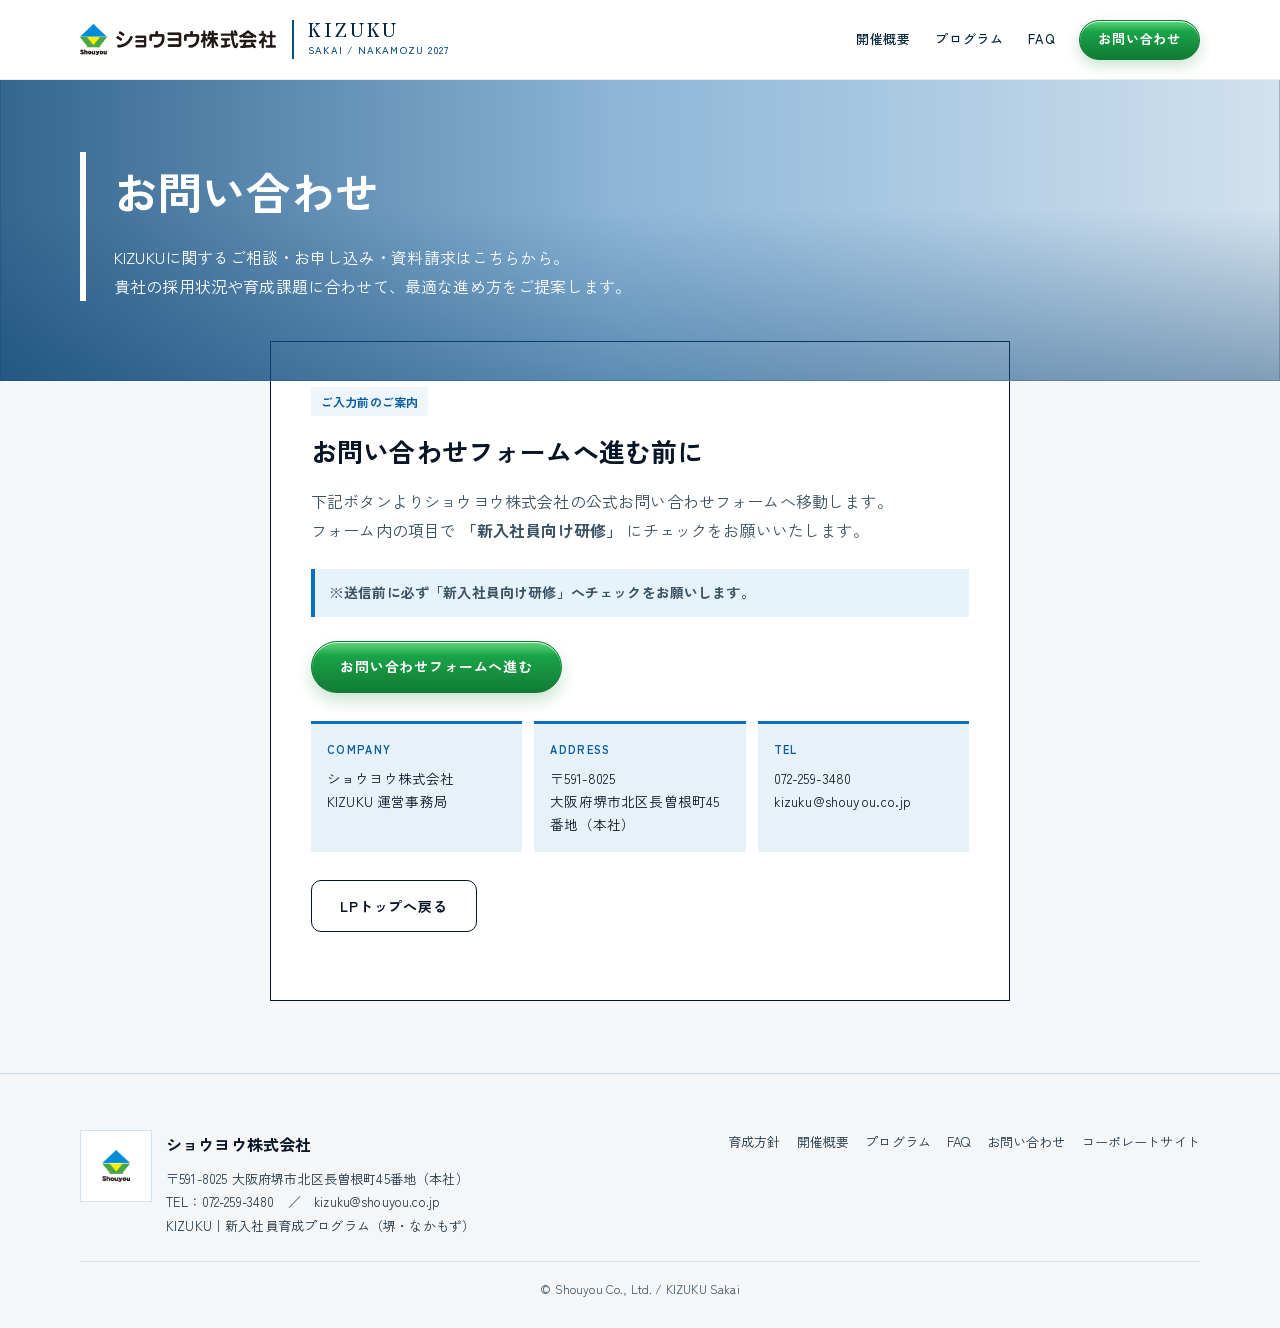
==== contact.html @ 3a76c276 "q-kikuzw" ====
<!DOCTYPE html>
<html lang="ja">
<head>
  <meta charset="UTF-8">
  <meta name="viewport" content="width=device-width, initial-scale=1.0">
  <title>お問い合わせ｜KIZUKU（ショウヨウ 新入社員育成）</title>
  <meta name="description" content="KIZUKUのお問い合わせページです。フォーム送信時は『新入社員向け研修』にチェックをお願いします。">
  <link rel="preconnect" href="https://fonts.googleapis.com">
  <link rel="preconnect" href="https://fonts.gstatic.com" crossorigin>
  <link href="https://fonts.googleapis.com/css2?family=IBM+Plex+Sans+JP:wght@400;500;600;700&family=Zen+Kaku+Gothic+New:wght@500;700&family=Zen+Old+Mincho:wght@500;600;700;900&display=swap" rel="stylesheet">
  <link rel="stylesheet" href="css/style.css">
</head>
<body>
  <header class="header" id="header">
    <div class="wrap header__in">
      <a class="logo" href="index.html">
        <img src="assets/logo/shouyou-logo.png" width="138" height="44" alt="ショウヨウ株式会社">
        <span class="logo__k">
          <b>KIZUKU</b>
          <span>SAKAI / NAKAMOZU 2027</span>
        </span>
      </a>
      <nav class="nav" aria-label="メインメニュー">
        <a href="index.html#overview">開催概要</a>
        <a href="index.html#program">プログラム</a>
        <a href="index.html#faq">FAQ</a>
        <a class="nav__cta" href="contact.html">お問い合わせ</a>
      </nav>
      <button class="menu-btn" type="button" aria-label="メニューを開く" aria-expanded="false" aria-controls="spnav">
        <span></span><span></span><span></span>
      </button>
    </div>
    <nav class="spnav" id="spnav" aria-label="スマートフォン用メニュー">
      <div class="spnav__in">
        <ul class="spnav__list">
          <li><a href="index.html#why"><span>育成方針</span></a></li>
          <li><a href="index.html#overview"><span>開催概要</span></a></li>
          <li><a href="index.html#benefits"><span>得られること</span></a></li>
          <li><a href="index.html#program"><span>プログラム</span></a></li>
          <li><a href="index.html#instructor"><span>講師</span></a></li>
          <li><a href="index.html#voices"><span>実績</span></a></li>
          <li><a href="index.html#gallery"><span>様子</span></a></li>
          <li><a href="index.html#faq"><span>FAQ</span></a></li>
        </ul>
        <div class="spnav__foot">
          <a class="btn btn--cyan" href="contact.html">お問い合わせ</a>
          <a class="spnav__corp" href="https://www.shouyou.co.jp/" target="_blank" rel="noopener">コーポレートサイト</a>
        </div>
      </div>
    </nav>
  </header>

  <main>
    <section class="contact-hero">
      <div class="contact-hero__bg" aria-hidden="true">
        <img src="assets/img/osaka.jpg" alt="" width="1920" height="1041">
        <div class="hero__veil"></div>
      </div>
      <div class="wrap fade">
        <h1>お問い合わせ</h1>
        <p>
          KIZUKUに関するご相談・<span class="sp-nw">お申し込み・</span><span class="sp-nw">資料請求はこちらから。</span><br>
          貴社の採用状況や育成課題に<span class="sp-nw">合わせて、</span><span class="sp-nw">最適な進め方を</span><span class="sp-nw">ご提案します。</span>
        </p>
      </div>
    </section>

    <section class="panel fade">
      <span class="panel__note">ご入力前のご案内</span>
      <h2><span class="sp-ib">お問い合わせフォームへ</span><span class="sp-ib">進む前に</span></h2>
      <p>
        下記ボタンより<span class="sp-nw">ショウヨウ株式会社の</span><span class="sp-nw">公式お問い合わせフォームへ</span><span class="sp-nw">移動します。</span><br>
        フォーム内の項目で <strong class="sp-nw">「新入社員向け研修」</strong> <span class="sp-nw">にチェックを</span><span class="sp-nw">お願いいたします。</span>
      </p>
      <p class="panel__warn">
        ※送信前に必ず<span class="sp-nw">「新入社員向け研修」へ</span><span class="sp-nw">チェックをお願いします。</span>
      </p>
      <a class="btn btn--cyan btn--wide"
         href="https://www.shouyou.co.jp/contact/"
         target="_blank"
         rel="noopener">お問い合わせフォームへ進む</a>

      <dl class="info">
        <div>
          <dt>COMPANY</dt>
          <dd>ショウヨウ株式会社<br>KIZUKU 運営事務局</dd>
        </div>
        <div>
          <dt>ADDRESS</dt>
          <dd>〒591-8025<br>大阪府堺市北区長曽根町45番地（本社）</dd>
        </div>
        <div>
          <dt>TEL</dt>
          <dd>072-259-3480<br>kizuku@shouyou.co.jp</dd>
        </div>
      </dl>

      <p style="margin-top:28px">
        <a class="btn btn--line-dark" href="index.html">LPトップへ戻る</a>
      </p>
    </section>
  </main>

  <footer class="footer">
    <div class="wrap">
      <div class="footer__in">
        <div class="footer__brand">
          <img src="assets/logo/shouyou-mark.png" width="72" height="72" alt="ショウヨウ">
          <div>
            <strong>ショウヨウ株式会社</strong>
            <p>
              <span class="sp-ib">〒591-8025</span> <span class="sp-ib">大阪府堺市北区長曽根町45番地</span><span class="sp-ib">（本社）</span><br>
              <span class="sp-ib">TEL：072-259-3480</span>　／　<span class="sp-ib">kizuku@shouyou.co.jp</span><br>
              <span class="sp-ib">KIZUKU｜新入社員育成プログラム</span><span class="sp-ib">（堺・なかもず）</span>
            </p>
          </div>
        </div>
        <nav class="footer__nav" aria-label="フッター">
          <a href="index.html#why">育成方針</a>
          <a href="index.html#overview">開催概要</a>
          <a href="index.html#program">プログラム</a>
          <a href="index.html#faq">FAQ</a>
          <a href="contact.html">お問い合わせ</a>
          <a href="https://www.shouyou.co.jp/" target="_blank" rel="noopener">コーポレートサイト</a>
        </nav>
      </div>
      <p class="footer__copy">© Shouyou Co., Ltd. / KIZUKU Sakai</p>
    </div>
  </footer>
  <script src="js/main.js"></script>
</body>
</html>
---- css/style.css ----
/* =========================================================
   KIZUKU — original editorial system
   Distinct from Shouyou/Enten; human-crafted, not template
   ========================================================= */
:root {
  --cyan: #0c6fbe;
  --cyan-ink: #0a5ea3;
  --cyan-soft: #eef5fb;
  --green: #1eae4c;
  --green-ink: #128a38;
  --green-soft: #e5f8eb;
  --yellow: #d7ecf8;
  --yellow-soft: #f3f9fd;
  --ink: #071526;
  --body: #1e3344;
  --muted: #3a5162;
  --line: #d4e3ee;
  --paper: #f4f8fb;
  --smoke: #e7f1f8;
  --white: #fff;
  --char: #0096d6;
  --mist: #f7fbfe;
  --gloss: linear-gradient(180deg, rgba(255,255,255,.28) 0%, rgba(255,255,255,0) 12%);
  --gloss-band: linear-gradient(180deg, rgba(255,255,255,.16) 0%, rgba(255,255,255,0) 14%);
  --arc: repeating-radial-gradient(circle at center, transparent 0 18px, rgba(12,111,190,.42) 18px 19.5px);
  --panel: linear-gradient(180deg, #1578c4 0%, #0c64ae 100%);
  --font: "Zen Kaku Gothic New", "Hiragino Sans", "Noto Sans JP", Meiryo, sans-serif;
  --display: "Zen Kaku Gothic New", "Hiragino Sans", "Noto Sans JP", Meiryo, sans-serif;
  --mincho: "Zen Old Mincho", "Hiragino Mincho ProN", "Yu Mincho", serif;
  --nav-font: "Zen Kaku Gothic New", "Hiragino Sans", "Noto Sans JP", Meiryo, sans-serif;
  --max: 1120px;
  --header: 80px;
  --ease: cubic-bezier(.2,.7,.2,1);
}

*,*::before,*::after{box-sizing:border-box}
html{scroll-behavior:smooth;scroll-padding-top:calc(var(--header) + 20px)}
body{
  margin:0;
  color:var(--body);
  background:var(--paper);
  font-family:var(--font);
  font-size:16px;
  line-height:1.8;
  letter-spacing:.01em;
  -webkit-font-smoothing:antialiased;
}
img{max-width:100%;height:auto;display:block}
a{color:inherit;text-decoration:none}
.wrap{width:min(100% - 72px,var(--max));margin-inline:auto}

/* Header — white bar, curved arcs only in the open center */
.header{
  position:fixed;inset:0 0 auto;z-index:50;height:var(--header);
  background:#fff;
  border-bottom:1px solid #e6ebf0;
  box-shadow:none;
  overflow:hidden;
}
.header.is-on{
  border-bottom-color:#e6ebf0;
  box-shadow:0 8px 20px rgba(16,40,70,.06);
}
.header__in{
  position:relative;z-index:1;
  height:100%;display:flex;align-items:center;justify-content:space-between;gap:20px;
}
.logo{display:flex;align-items:center;gap:16px;min-width:0}
.logo img{width:196px;height:auto;background:transparent;padding:0}
.logo__k{
  display:flex;flex-direction:column;gap:2px;
  padding-left:14px;border-left:2px solid #0b4f78;
}
.logo__k b{
  font-family:var(--mincho);font-size:18px;letter-spacing:.16em;color:#07263c;line-height:1.1;font-weight:600;
}
.logo__k span{font-size:10px;letter-spacing:.12em;color:#0b4f78;font-weight:500}
.nav{display:flex;align-items:center;gap:0}
.nav a{
  position:relative;
  font-family:var(--nav-font);
  font-size:13px;font-weight:500;
  color:#07263c;letter-spacing:.06em;
  padding:8px 12px;line-height:1.3;
  animation:nav-in .45s var(--ease) both;
}
.nav a:nth-child(1){animation-delay:.04s}
.nav a:nth-child(2){animation-delay:.08s}
.nav a:nth-child(3){animation-delay:.12s}
.nav a:nth-child(4){animation-delay:.16s}
.nav a:nth-child(5){animation-delay:.20s}
.nav a:nth-child(6){animation-delay:.24s}
.nav a:nth-child(7){animation-delay:.28s}
.nav a:nth-child(8){animation-delay:.32s}
.nav a:nth-child(9){animation-delay:.36s}
.nav a:not(.nav__cta)::after{
  content:"";
  position:absolute;left:12px;right:12px;bottom:2px;height:2px;
  background:#0b4f78;
  transform:scaleX(0);
  transform-origin:left center;
  transition:transform .22s var(--ease);
}
.nav a:not(.nav__cta):hover::after,
.nav a:not(.nav__cta):focus-visible::after{transform:scaleX(1)}
.nav a.nav__cta{
  display:inline-flex;align-items:center;justify-content:center;
  min-height:40px;margin-left:12px;padding:0 18px;
  color:#fff!important;
  font-weight:600;font-size:13px;letter-spacing:.06em;
  border:1px solid #0e7a34;
  border-radius:999px;
  background-image:
    linear-gradient(105deg, transparent 40%, rgba(255,255,255,.62) 50%, transparent 60%),
    linear-gradient(180deg, #5ed97a 0%, #1aa348 28%, #127a36 100%);
  background-size:220% 100%, 100% 100%;
  background-position:130% 0, 0 0;
  box-shadow:inset 0 1px 0 rgba(255,255,255,.8), 0 6px 14px rgba(16,130,50,.22);
  animation:nav-in .45s var(--ease) .36s both, gloss-pass 3.2s ease-in-out .6s infinite;
  transition:transform .2s var(--ease), filter .2s var(--ease);
}
.nav a.nav__cta:hover{transform:translateY(-2px);filter:saturate(1.08) brightness(1.03)}
@keyframes nav-in{
  from{opacity:0;translate:0 -10px}
  to{opacity:1;translate:0 0}
}
@keyframes gloss-pass{
  0%,42%{background-position:130% 0, 0 0}
  78%,100%{background-position:-30% 0, 0 0}
}

/* Buttons — sharp, intentional (not pill clones) */
.btn{
  display:inline-flex;align-items:center;justify-content:center;gap:10px;
  min-height:52px;padding:0 28px;
  font-weight:700;font-size:14px;letter-spacing:.06em;
  border:1px solid transparent;border-radius:10px;
  transition:transform .2s var(--ease),background .2s,color .2s,border-color .2s;
}
.btn:hover{transform:translateY(-2px)}
.btn--ink{background:var(--ink);color:var(--white)}
.btn--ink:hover{background:#000}
.btn--green{background:var(--green);color:var(--white);border-color:var(--green-ink)}
.btn--green:hover{background:var(--green-ink)}
.btn--cyan{
  position:relative;overflow:hidden;
  color:#fff;border-color:#0e7a34;border-radius:999px;
  background-image:
    linear-gradient(105deg, transparent 40%, rgba(255,255,255,.62) 50%, transparent 60%),
    linear-gradient(180deg, #5ed97a 0%, #1aa348 28%, #127a36 100%);
  background-size:220% 100%, 100% 100%;
  background-position:130% 0, 0 0;
  box-shadow:inset 0 1px 0 rgba(255,255,255,.85), 0 8px 16px rgba(16,130,50,.22);
  animation:gloss-pass 3.2s ease-in-out infinite;
}
.btn--cyan:hover{filter:saturate(1.08) brightness(1.04)}
.btn--line{background:transparent;color:var(--white);border-color:rgba(255,255,255,.85)}
.btn--line:hover{background:rgba(255,255,255,.1)}
.btn--line-dark{background:transparent;color:var(--ink);border-color:var(--ink)}
.btn--line-dark:hover{background:var(--smoke)}
.btn--ink-ghost{
  background:transparent;color:var(--ink);border-color:var(--ink);
}
.btn--ink-ghost:hover{background:var(--ink);color:var(--white)}
.btn--gold{
  position:relative;overflow:hidden;
  color:#2a1c06;border-color:#e6d08a;border-radius:999px;
  background-image:
    linear-gradient(105deg, transparent 40%, rgba(255,255,255,.8) 50%, transparent 60%),
    linear-gradient(180deg, #fff8dc 0%, #f3d56a 24%, #c6a03a 50%, #f8e7a6 68%, #9a7420 100%);
  background-size:220% 100%, 100% 100%;
  background-position:130% 0, 0 0;
  box-shadow:inset 0 1px 0 rgba(255,255,255,.9), 0 10px 24px rgba(0,0,0,.35);
  animation:gloss-pass 3.6s ease-in-out infinite;
}
.btn--gold:hover{filter:brightness(1.05)}
.btn--gold-ghost{
  background:transparent;color:#f6e7b2;border-color:rgba(232,208,130,.75);
}
.btn--gold-ghost:hover{background:rgba(232,208,130,.12);color:#fff8dc}
.btn--wide{min-width:240px}

/* ========== HERO — black type panel + photo slider ========== */
.hero{
  position:relative;
  height:100vh;height:100dvh;
  min-height:100vh;min-height:100dvh;
  display:grid;
  grid-template-columns:minmax(460px, 50%) 1fr;
  background:#070707;
  color:#f6f3ec;
  overflow:hidden;
}
.hero__pane{
  position:relative;z-index:2;
  display:flex;flex-direction:column;justify-content:space-between;
  height:100%;
  padding:calc(var(--header) + 20px) 16px 32px calc(52px + 2cm);
  background:
    radial-gradient(80% 50% at 0% 100%, rgba(212,175,55,.12), transparent 60%),
    #070707;
}
.hero__pane::before{
  content:"";
  position:absolute;left:0;top:0;bottom:0;width:3px;
  background:linear-gradient(180deg, #fff6d0, #c6a03a 45%, #7a5c16);
}
.hero__mark{
  margin:0;
  font-size:13px;font-weight:700;letter-spacing:.18em;color:#e7d7a1;
}
.hero__program{
  margin:10px 0 2px;
  font-family:var(--mincho);
  font-size:clamp(26px,2.8vw,40px);
  font-weight:700;letter-spacing:.12em;color:#e7d7a1;
}
.hero__brand{
  margin:0;
  font-family:"Cinzel", var(--mincho), serif;
  font-size:clamp(22px, 2vw, 30px);
  font-weight:700;letter-spacing:0;color:#f4e7bf;
}
.hero__brand span{letter-spacing:.36em}
.hero__catch{margin:0}
.hero__gold{
  display:block;
  font-family:var(--mincho);
  font-weight:900;
  font-size:clamp(48px, 5vw, 72px);
  line-height:1.2;letter-spacing:.05em;
  background-image:
    linear-gradient(108deg, transparent 38%, rgba(255,255,255,.95) 49%, transparent 60%),
    linear-gradient(180deg, #fff9e6 0%, #f6e08a 14%, #d4af37 32%, #fff6c8 46%, #7a5c16 52%, #f8e7a4 66%, #c2962e 84%, #fff4c9 100%);
  background-size:240% 100%, 100% 100%;
  background-position:140% 0, 0 0;
  -webkit-background-clip:text;
  background-clip:text;
  color:transparent;
  -webkit-text-fill-color:transparent;
  filter:drop-shadow(0 2px 0 rgba(70,48,8,.45));
  animation:gloss-pass 4.6s ease-in-out infinite;
}
.hero__reflect{
  display:block;
  font-size:clamp(48px, 5vw, 72px);
  line-height:1;
  height:.42em;
  margin-top:-.02em;
  overflow:hidden;
  -webkit-mask-image:linear-gradient(#000 0%, transparent 100%);
  mask-image:linear-gradient(#000 0%, transparent 100%);
  pointer-events:none;user-select:none;
}
.hero__gold--mirror{
  display:block;
  line-height:1;
  transform:scaleY(-1);
  transform-origin:center center;
  opacity:.7;
  animation:none;
  filter:none;
}
.hero__sub{
  margin:0;
  font-family:var(--mincho);
  font-size:clamp(22px, 2vw, 32px);
  font-weight:600;letter-spacing:.14em;color:#fff;
}
.hero__lead{
  margin:0;
  font-size:clamp(17px, 1.35vw, 19px);line-height:2.05;color:rgba(255,255,255,.88);
}
.hero__facts{
  margin:0;padding:20px 0 4px;
  display:grid;gap:12px;
  border-top:1px solid rgba(212,175,55,.45);
}
.hero__facts > div{
  display:grid;grid-template-columns:4.8em 1fr;gap:12px;align-items:baseline;
  font-size:16px;line-height:1.6;
}
.hero__facts dt{
  margin:0;font-weight:700;letter-spacing:.14em;color:#e7d7a1;font-size:12px;
}
.hero__facts dd{margin:0;color:#fff;font-weight:500}
.nowrap{white-space:nowrap}
.hero__acts{display:flex;flex-wrap:wrap;gap:12px}
.hero .btn{min-height:58px;font-size:15px}
.hero__shot{
  position:relative;
  height:100%;
  min-height:0;
  background:#111;
  overflow:hidden;
}
.hero__slides{position:absolute;inset:0}
.hero__slides img{
  position:absolute;inset:0;
  width:100%;height:100%;
  object-fit:cover;object-position:center 62%;
  opacity:0;
  transition:opacity 1.15s ease;
}
.hero__slides img.is-on{opacity:1}
.hero__slides img:nth-child(2){object-position:center 72%}
.hero__shot-veil{
  position:absolute;inset:0;pointer-events:none;
  background:linear-gradient(90deg, rgba(7,7,7,.55) 0%, rgba(7,7,7,0) 18%);
}
.hero__tategaki{
  position:absolute;right:22px;top:50%;z-index:2;
  margin:0;transform:translateY(-50%);
  writing-mode:vertical-rl;
  font-family:var(--mincho);
  font-size:15px;font-weight:600;letter-spacing:.42em;
  color:rgba(255,248,220,.92);
  text-shadow:0 2px 12px rgba(0,0,0,.45);
}
.hero__dots{
  position:absolute;left:24px;bottom:22px;z-index:2;
  display:flex;gap:8px;
}
.hero__dot{
  width:28px;height:3px;padding:0;border:0;cursor:pointer;
  background:rgba(255,255,255,.45);
}
.hero__dot.is-on{background:#e7d7a1}
.hero__veil{
  position:absolute;inset:0;
  background:
    linear-gradient(90deg, rgba(10,70,120,.82) 0%, rgba(14,100,170,.45) 48%, rgba(14,100,170,.15) 100%),
    linear-gradient(0deg, rgba(8,50,90,.4) 0%, transparent 45%);
}

/* Section chrome */
.sec{padding:104px 0;position:relative;overflow:hidden;background:#fff}
.sec--smoke{background:#f5f7f9}
.sec--char{
  background:var(--gloss-band), var(--panel);
  color:#fff;
}
.sec--white{background:var(--white)}
.kicker{
  display:inline-block;margin:0 0 12px;
  font-size:12px;font-weight:700;letter-spacing:.14em;color:var(--cyan-ink);
}
.sec--char .kicker{color:#fff}
.ttl{
  margin:0 0 14px;
  font-size:clamp(32px,3.6vw,46px);
  font-weight:700;line-height:1.4;letter-spacing:.03em;color:var(--ink);
}
.ttl--display{font-family:var(--display);font-weight:700;letter-spacing:.01em}
#why .head .ttl{font-size:clamp(28px, 3vw, 36px)}
#instructor .head{max-width:720px}
#instructor .head .ttl{font-size:clamp(26px, 2.8vw, 36px)}
#voices .head{max-width:none}
#voices .head .ttl,
#voices .head .desc{white-space:nowrap;max-width:none}
#gallery .head{max-width:none}
#gallery .head .ttl,
#gallery .head .desc{white-space:nowrap;max-width:none}
.sec--char .ttl{color:var(--white)}
.desc{margin:0;color:var(--muted);font-size:15px;line-height:1.95;max-width:38em}
.sec--char .desc{color:#fff}
.head{margin-bottom:40px;max-width:640px}
.head--c{margin-inline:auto;text-align:center}
.head--c .desc{margin-inline:auto}
.rule{
  width:56px;height:3px;margin:18px 0 0;border:0;
  background:linear-gradient(90deg, #7ad8ff, #00aaea);
}
.head--c .rule{margin-inline:auto}
.traits{
  display:flex;flex-wrap:wrap;gap:10px 22px;
  margin:28px 0 0;padding:0;list-style:none;
}
.traits li{
  position:relative;
  font-family:var(--display);
  font-size:15px;font-weight:600;letter-spacing:.08em;color:var(--ink);
  padding-bottom:6px;
  border-bottom:2px solid var(--cyan);
}

/* ========== WHY — asymmetric editorial ========== */
.why{
  display:grid;
  grid-template-columns:1.1fr .9fr;
  gap:56px;
  align-items:start;
}
.why__text h3{
  margin:0 0 18px;
  font-family:var(--display);
  font-size:28px;line-height:1.55;color:var(--ink);
}
.why__text p{margin:0 0 16px}
.rail{
  margin:28px 0 0;padding:0;list-style:none;
  border-left:2px solid var(--line);
}
.rail li{
  position:relative;
  padding:0 0 22px 22px;
}
.rail li:last-child{padding-bottom:0}
.rail li::before{
  content:"";
  position:absolute;left:-5px;top:8px;
  width:8px;height:8px;background:var(--cyan);
}
.rail strong{
  display:block;margin-bottom:4px;color:var(--ink);font-size:15px;
}
.rail span{font-size:13.5px;color:var(--muted);line-height:1.75}

.why__visual{position:relative;padding-top:28px}
.why__visual img{
  width:100%;height:520px;object-fit:cover;object-position:center 58%;
}
.why__caption{
  position:absolute;left:0;bottom:24px;
  max-width:230px;
  padding:16px 18px;
  background:var(--gloss), var(--panel);
  color:#fff;
  font-size:13.5px;font-weight:700;line-height:1.6;
}

/* Issues — typographic, not green strip clone */
.issues{
  margin-top:56px;
  display:grid;
  grid-template-columns:repeat(3,1fr);
  gap:0;
  border-top:1px solid var(--ink);
  border-bottom:1px solid var(--ink);
}
.issues article{
  padding:0 0 28px;
  border-right:1px solid var(--line);
}
.issues article:last-child{border-right:0}
.issues__illust{
  display:block;
  margin:0 0 16px;
  aspect-ratio:4/3;
  overflow:hidden;
  background:#fff;
}
.issues__illust img{
  width:100%;height:100%;
  object-fit:contain;object-position:center;
  background:#fff;
}
.issues em{
  display:block;margin:0 24px 10px;
  font-style:normal;font-size:12px;font-weight:700;letter-spacing:.12em;color:var(--cyan-ink);
}
.issues h4{margin:0 24px 8px;font-size:16px;color:var(--ink)}
.issues p{margin:0 24px;font-size:13.5px;color:var(--muted);line-height:1.75}

/* Visual before/after banner — image-led, no stick bars */
.vbanner{margin-top:56px}
.vbanner__head{margin:0 0 18px}
.vbanner__head h3{
  margin:0;
  font-family:var(--display);font-size:22px;line-height:1.45;color:var(--ink);
}
.vbanner__defs{position:absolute;width:0;height:0;overflow:hidden}
.vbanner__split{
  position:relative;
  display:grid;
  grid-template-columns:1fr 1fr;
  gap:12px 20px;
  padding:26px 22px 30px;
  background:
    linear-gradient(180deg, rgba(255,255,255,.62) 0%, rgba(255,255,255,.12) 11%, rgba(255,255,255,0) 26%),
    radial-gradient(55% 40% at 18% 0%, rgba(255,255,255,.4), transparent 62%),
    radial-gradient(40% 50% at 100% 110%, rgba(4,24,48,.4), transparent 55%),
    linear-gradient(155deg, #5eb6ee 0%, #1278c8 38%, #0a4f86 72%, #062844 100%);
  box-shadow:inset 0 1px 0 rgba(255,255,255,.55), inset 0 -18px 28px rgba(7,21,38,.12);
}
.vbanner__pane{position:relative;z-index:1;margin:0;min-height:0}
.vbanner__frame{
  position:relative;
  width:76%;
  height:420px;
}
.vbanner__pane--before .vbanner__frame{margin-left:auto}
.vbanner__pane--after .vbanner__frame{margin-right:auto}
.vbanner__index{position:absolute;top:8px;z-index:2;margin:0;color:rgba(255,255,255,.94);line-height:.82}
.vbanner__pane--before .vbanner__index{left:0;text-align:left}
.vbanner__pane--after .vbanner__index{right:0;text-align:right}
.vbanner__paint,
.vbanner__frame img{
  position:absolute;inset:0;
  width:100%;height:100%;
  -webkit-mask-repeat:no-repeat;
  mask-repeat:no-repeat;
  -webkit-mask-size:100% 100%;
  mask-size:100% 100%;
}
.vbanner__pane--before .vbanner__paint,
.vbanner__pane--before .vbanner__frame img{
  -webkit-mask-image:url(#vb-brush-a);
  mask-image:url(#vb-brush-a);
}
.vbanner__pane--after .vbanner__paint,
.vbanner__pane--after .vbanner__frame img{
  -webkit-mask-image:url(#vb-brush-b);
  mask-image:url(#vb-brush-b);
}
.vbanner__paint{
  background:linear-gradient(180deg, rgba(255,255,255,.98) 0%, rgba(190,224,245,.75) 100%);
  transform:scale(1.008);
}
.vbanner__frame img{object-fit:cover;display:block}
.vbanner__pane--before img{filter:saturate(.72) contrast(.96)}
.vbanner__frame figcaption{
  position:absolute;left:9%;right:8%;bottom:13%;
  z-index:2;margin:0;padding:0;
  display:grid;justify-items:start;gap:8px;
  background:none;
}
.vbanner__frame figcaption span{
  display:inline-block;max-width:100%;
  padding:8px 12px;
  background:
    linear-gradient(180deg, rgba(255,255,255,.28) 0%, rgba(255,255,255,0) 32%),
    linear-gradient(180deg, rgba(12,40,68,.55) 0%, rgba(7,21,38,.82) 100%);
  border-top:1px solid rgba(255,255,255,.4);
  box-shadow:0 8px 16px rgba(7,21,38,.18);
  color:#fff;
  font-family:var(--display);
  font-size:clamp(16px,1.5vw,20px);font-weight:700;line-height:1.45;letter-spacing:.04em;
}
.vbanner__index span{
  display:block;
  font-size:13px;font-weight:600;letter-spacing:.16em;
}
.vbanner__index b{
  display:block;
  font-family:var(--display);
  font-size:76px;font-weight:500;letter-spacing:-.04em;
}
.vbanner--compare .vbanner__frame{width:92%;height:470px}
.vbanner--compare .vbanner__pane--before .vbanner__frame,
.vbanner--compare .vbanner__pane--after .vbanner__frame{margin-left:auto;margin-right:auto}
.vbanner--compare .vbanner__pane--before img{
  filter:grayscale(.38) saturate(.55) contrast(1.1) brightness(.84) sepia(.18) hue-rotate(188deg);
}
.vbanner--compare .vbanner__pane--after img{
  filter:saturate(1.34) contrast(1.1) brightness(1.07) hue-rotate(-8deg);
}
.vbanner--compare .vbanner__index{
  top:16px;left:16px;right:auto;
  transform:none;
  display:flex;
  flex-direction:column;
  align-items:flex-start;
  gap:2px;
  padding:8px 14px 10px;
  line-height:1;
  pointer-events:none;
  border-top:1px solid rgba(255,255,255,.4);
  box-shadow:0 8px 16px rgba(7,21,38,.22);
}
.vbanner--compare .vbanner__pane--before .vbanner__index{
  left:16px;right:auto;text-align:left;
  background:
    linear-gradient(180deg, rgba(255,255,255,.16) 0%, rgba(255,255,255,0) 32%),
    linear-gradient(180deg, rgba(38,52,72,.78) 0%, rgba(16,24,38,.9) 100%);
}
.vbanner--compare .vbanner__pane--after .vbanner__index{
  left:16px;right:auto;text-align:left;
  background:
    linear-gradient(180deg, rgba(255,255,255,.38) 0%, rgba(255,255,255,0) 32%),
    linear-gradient(180deg, rgba(14,140,196,.82) 0%, rgba(8,88,150,.92) 100%);
}
.vbanner--compare .vbanner__index span{
  writing-mode:horizontal-tb;
  text-orientation:mixed;
  letter-spacing:.16em;
  font-size:11px;
  font-weight:700;
  color:rgba(255,255,255,.82);
}
.vbanner--compare .vbanner__index b{
  writing-mode:horizontal-tb;
  text-orientation:mixed;
  font-size:clamp(22px, 2.4vw, 30px);
  font-weight:800;
  letter-spacing:.08em;
  line-height:1.1;
  color:#fff;
  text-shadow:0 1px 0 rgba(255,255,255,.28), 0 2px 8px rgba(7,21,38,.35);
}
.vbanner--compare .vbanner__pane--before .vbanner__frame figcaption span{
  background:
    linear-gradient(180deg, rgba(255,255,255,.12) 0%, rgba(255,255,255,0) 32%),
    linear-gradient(180deg, rgba(36,48,64,.7) 0%, rgba(14,20,30,.88) 100%);
}
.vbanner--compare .vbanner__pane--after .vbanner__frame figcaption span{
  background:
    linear-gradient(180deg, rgba(255,255,255,.36) 0%, rgba(255,255,255,0) 32%),
    linear-gradient(180deg, rgba(12,130,188,.72) 0%, rgba(8,72,128,.88) 100%);
}
.vbanner--compare .vbanner__arrow{
  position:absolute;left:50%;top:50%;z-index:4;
  width:58px;height:58px;margin:0;
  transform:translate(-50%,-50%);
  display:grid;place-items:center;
  border-radius:50%;
  background:linear-gradient(180deg, #fff 0%, #e7f4fd 100%);
  box-shadow:0 10px 22px rgba(7,21,38,.22), inset 0 1px 0 #fff;
  pointer-events:none;
}
.vbanner--compare .vbanner__arrow span{
  width:14px;height:14px;
  border-right:3px solid var(--cyan);
  border-bottom:3px solid var(--cyan);
  transform:rotate(-45deg);
  margin-left:-4px;
}

/* Overview */
.overview-lead{
  display:grid;
  grid-template-columns:minmax(0,.92fr) minmax(280px,1.18fr);
  gap:28px 40px;
  align-items:center;
  margin-bottom:40px;
}
.overview-lead .head{margin-bottom:0;max-width:none}
.overview-film{margin:0}
.overview-film__frame{
  position:relative;overflow:hidden;
  box-shadow:0 18px 40px rgba(7,21,38,.12);
}
.overview-film__still{
  width:100%;height:auto;aspect-ratio:16 / 9;object-fit:cover;object-position:center;
  display:block;
}
.overview-film__video{
  position:absolute;inset:0;width:100%;height:100%;
  object-fit:cover;object-position:center;display:block;
  background:transparent;opacity:0;transition:opacity .35s ease;
}
.overview-film__video.is-on{opacity:1}
.overview-film figcaption{
  margin:12px 0 0;
  font-size:12px;font-weight:700;letter-spacing:.16em;color:var(--cyan-ink);
}
.overview{
  display:grid;grid-template-columns:1.2fr .8fr;gap:28px;align-items:stretch;
}
.sheet{background:var(--white);border:1px solid var(--line)}
.sheet table{width:100%;border-collapse:collapse}
.sheet th,.sheet td{
  padding:16px 20px;text-align:left;vertical-align:top;
  border-bottom:1px solid var(--line);font-size:14.5px;line-height:1.7;
}
.sheet tr:last-child th,.sheet tr:last-child td{border-bottom:0}
.sheet th{
  width:26%;background:var(--smoke);color:var(--ink);font-weight:700;
  border-right:1px solid var(--line);
}
.sheet .note{margin:0;padding:12px 20px 16px;font-size:12.5px;color:var(--muted)}
.side{
  position:relative;overflow:hidden;
  color:var(--ink);padding:36px 30px;
  display:flex;flex-direction:column;justify-content:center;
  background:
    radial-gradient(280px 220px at 100% 0%, rgba(0,181,226,.18), transparent 65%),
    linear-gradient(165deg, var(--cyan-soft), var(--green-soft));
  border:1px solid rgba(0,181,226,.2);
}
.side::after{
  content:"";position:absolute;right:-40px;bottom:-50px;
  width:160px;height:160px;border-radius:50%;
  background:rgba(255,255,255,.35);pointer-events:none;
}
.side h3,.side p,.side ul{position:relative;z-index:1}
.side h3{margin:0 0 12px;font-family:var(--display);font-size:24px;line-height:1.5;color:var(--ink)}
.side p{margin:0 0 16px;font-size:14px;color:var(--body)}
.side ul{margin:0;padding:0;list-style:none;display:grid;gap:10px}
.side li{padding-left:14px;position:relative;font-size:14px;line-height:1.7}
.side li::before{
  content:"";position:absolute;left:0;top:11px;width:6px;height:6px;border-radius:50%;background:var(--green);
}

/* Benefits — magazine rows, not 3 identical cards */
.benefit{
  display:grid;grid-template-columns:160px 1fr 1.1fr;
  gap:28px;align-items:center;
  padding:28px 0;
  border-bottom:1px solid var(--line);
}
.benefit:first-of-type{border-top:1px solid var(--line)}
.benefit__no{
  font-family:var(--display);
  font-size:48px;line-height:1;color:var(--cyan);letter-spacing:.04em;
}
#benefits .head{max-width:none}
#benefits .head .desc{max-width:none;white-space:nowrap}
.benefit__copy h3{margin:0 0 8px;font-size:20px;color:var(--ink)}
.benefit__copy .benefit__lead{
  margin:0 0 10px;font-size:15px;font-weight:700;color:var(--ink);line-height:1.7;
}
.benefit__copy p{margin:0 0 10px;font-size:14px;color:var(--muted);line-height:1.85}
.benefit__copy p:last-child{margin-bottom:0}
.benefit__pic{overflow:hidden;aspect-ratio:16/10;background:var(--smoke)}
.benefit__pic img{width:100%;height:100%;object-fit:cover;object-position:center 38%}

/* Trust — strong dark contrast (key area) */
.trust{
  display:grid;grid-template-columns:1.1fr .9fr;gap:0;
  background:var(--gloss-band), var(--panel);
  color:var(--white);overflow:hidden;
}
.trust__copy{padding:80px 60px;position:relative;overflow:hidden;display:flex;flex-direction:column;justify-content:center}
.trust__copy::after{
  content:"";
  position:absolute;right:-150px;top:-200px;
  width:380px;height:380px;border-radius:50%;
  background:repeating-radial-gradient(circle at center, transparent 0 18px, rgba(255,255,255,.28) 18px 19.5px);
  pointer-events:none;
}
.trust__copy .kicker{color:#fff}
.trust__copy .ttl{color:var(--white)}
.trust__copy .desc{color:#fff;margin-bottom:28px;max-width:none}
.trust__copy .desc strong{
  display:inline-block;
  font-weight:700;
  background:rgba(255,255,255,.22);
  padding:.12em .28em;
  white-space:nowrap;
}
.metrics{
  display:grid;grid-template-columns:repeat(3,1fr);gap:16px;
  margin:0;padding:0;list-style:none;
}
.metrics li{padding-top:14px;border-top:2px solid rgba(255,255,255,.7)}
.metrics strong{
  display:block;font-family:var(--display);font-size:52px;line-height:1;color:#fff;
  text-shadow:0 1px 0 rgba(8,50,90,.15);
}
.metrics span{display:block;margin-top:6px;font-size:13px;font-weight:700;color:#fff;line-height:1.55}
.metrics-note{
  margin:18px 0 0;font-size:13px;letter-spacing:.04em;color:#fff;
}
.trust__pic{min-height:100%}
.trust__pic img{width:100%;height:100%;object-fit:cover;object-position:center 42%;min-height:420px}

/* Program — timeline on deep teal */
.timeline{position:relative;max-width:820px;margin:0 auto}
.timeline::before{
  content:"";position:absolute;left:27px;top:8px;bottom:8px;width:2px;background:rgba(255,255,255,.22);
}
.step{
  position:relative;
  display:grid;grid-template-columns:56px 1fr;gap:20px;
  padding:0 0 28px;
}
.step:last-child{padding-bottom:0}
.step__mark{
  width:56px;height:56px;
  display:grid;place-items:center;
  background:var(--gloss), #f4faff;color:var(--cyan-ink);
  font-size:11px;font-weight:700;letter-spacing:.02em;line-height:1.2;text-align:center;
  position:relative;z-index:1;
  box-shadow:inset 0 1px 0 #fff, 0 6px 12px rgba(6,40,80,.18);
}
.step h3{margin:0 0 6px;font-size:18px;color:var(--white)}
.step p{margin:0;font-size:15px;color:#fff;line-height:1.75}
.courses{
  margin-top:40px;display:grid;grid-template-columns:1fr 1fr;gap:16px;
}
.course{
  padding:24px 26px;background:rgba(2,28,52,.18);border:1px solid rgba(255,255,255,.22);
  border-radius:12px;
}
.course h4{margin:0 0 8px;color:#fff;font-size:16px}
.course p{margin:0;font-size:14px;color:#fff}
.course ul{margin:12px 0 0;padding:0;list-style:none;display:grid;gap:4px}
.course li{
  font-size:13.5px;line-height:1.6;color:#fff;
  padding-left:12px;position:relative;
}
.course li::before{
  content:"";position:absolute;left:0;top:.65em;width:5px;height:5px;background:#fff;
}
.course--lead{grid-column:1 / -1;background:rgba(2,28,52,.16)}

/* Instructor — overlapping frames */
.inst{
  display:grid;grid-template-columns:1fr 1.05fr;gap:48px;align-items:center;
}
.inst__photos{position:relative;min-height:480px}
.inst__photos .main{
  width:78%;aspect-ratio:3/4;overflow:hidden;background:var(--smoke);
}
.inst__photos .main img{width:100%;height:100%;object-fit:cover;object-position:center 18%}
.inst__photos .sub{
  position:absolute;right:0;bottom:0;width:58%;
  aspect-ratio:16/10;overflow:hidden;
  border:8px solid var(--paper);background:var(--smoke);
  box-shadow:0 16px 40px rgba(0,0,0,.12);
}
.inst__photos .sub img{width:100%;height:100%;object-fit:cover}
.inst__label{
  display:inline-block;margin-bottom:12px;
  font-size:12px;font-weight:700;letter-spacing:.08em;color:var(--cyan-ink);
  border-bottom:2px solid var(--yellow);padding-bottom:4px;
}
.inst h3{
  margin:0 0 8px;font-family:var(--display);font-size:34px;letter-spacing:.1em;color:var(--ink);
}
.inst__role{margin:0 0 18px;font-size:13.5px;font-weight:600;color:var(--green-ink)}
.inst__bio{margin:0 0 18px;font-size:14.5px}
.inst__list{margin:0;padding:0;list-style:none;display:grid;gap:8px}
.inst__list li{
  padding:10px 0 10px 16px;border-left:3px solid var(--cyan);
  font-size:14px;line-height:1.65;
}

/* Voices — quote first */
.voices{display:grid;gap:0}
.voices__label{
  margin:28px 0 0;
  font-size:15px;font-weight:700;letter-spacing:.08em;color:var(--ink);
}
.voices__label::before{content:"■ ";letter-spacing:0}
.voices__label:first-child{margin-top:0}
.voice{
  display:grid;grid-template-columns:148px 1fr;gap:28px;align-items:center;
  padding:28px 0;border-bottom:1px solid var(--line);
}
.voices__label + .voice{border-top:1px solid var(--line)}
.voice__img{
  overflow:visible;background:transparent;
  display:flex;align-items:center;justify-content:center;
}
.voice__img img{
  width:100%;height:auto;max-width:148px;
  object-fit:contain;object-position:center;
  mix-blend-mode:multiply;
}
.voice blockquote{
  margin:0 0 14px;
  font-family:var(--display);
  font-size:18px;line-height:1.8;color:var(--ink);
}
.voice__em{font-style:normal;font-weight:700;color:#c41616}
.voice footer{font-size:12.5px;font-weight:700;color:var(--muted);letter-spacing:.04em}

/* Statement — strong contrast key band */
.sec--say{
  position:relative;
  background:#f3fbfe;
  color:var(--ink);
  padding:112px 0;
}
.sec--say::before{content:none}
.say{
  position:relative;z-index:1;
  max-width:780px;
  margin:0 auto;
  padding:8px 0 0;
}
.say__label{
  margin:0 0 14px;
  font-size:12px;font-weight:700;letter-spacing:.12em;color:var(--cyan-ink);
}
.say__eyebrow{
  margin:0 0 18px;
  font-size:14px;font-weight:700;letter-spacing:.04em;color:var(--cyan);
}
.say__ttl{
  margin:0 0 28px;
  font-family:var(--display);
  font-size:clamp(28px,3.2vw,40px);line-height:1.45;letter-spacing:.01em;color:var(--ink);
}
.say__body{
  margin:0 0 36px;
  max-width:38em;
  font-size:15px;line-height:2.05;color:var(--body);
}
.say__close{
  margin:0;
  padding:26px 30px;
  background:var(--panel);
  border-left:0;
  font-family:var(--display);
  font-size:clamp(17px,1.9vw,21px);font-weight:700;line-height:1.8;letter-spacing:.02em;color:#fff;
  box-shadow:inset 0 1px 0 rgba(255,255,255,.45);
}
.say__act{margin:28px 0 0}
.say__close em{
  font-style:normal;
  color:#fff;
  border-bottom:2px solid rgba(255,255,255,.7);
}

/* Gallery */
.gallery-lead{margin-bottom:14px;overflow:hidden;border:1px solid var(--line)}
.gallery-lead img{width:100%}
.ggrid{display:grid;grid-template-columns:repeat(3,1fr);gap:10px}
.ggrid figure{margin:0;aspect-ratio:4/3;overflow:hidden;background:var(--smoke)}
.ggrid img{width:100%;height:100%;object-fit:cover;transition:transform .45s var(--ease)}
.ggrid figure:hover img{transform:scale(1.04)}

/* FAQ — editorial list, not template accordion cards */
.faq-head{
  display:flex;align-items:flex-end;justify-content:space-between;gap:40px;
  max-width:880px;margin:0 auto 44px;
  padding-bottom:28px;border-bottom:1px solid var(--ink);
}
.faq-head .ttl{margin:0}
.faq-head .kicker{margin-bottom:8px}
.faq-head__note{
  margin:0;max-width:16em;text-align:right;
  font-size:13.5px;line-height:1.85;color:var(--muted);
}
.faq{max-width:880px;margin:0 auto}
.faq details{
  border-bottom:1px solid var(--line);
  background:transparent;
}
.faq details:last-child{border-bottom:1px solid var(--ink)}
.faq summary{
  list-style:none;cursor:pointer;
  display:grid;
  grid-template-columns:48px 1fr 28px;
  align-items:center;gap:18px;
  padding:34px 10px;
  color:var(--ink);
  transition:background .2s var(--ease);
}
.faq summary:hover{background:rgba(255,255,255,.55)}
.faq summary::-webkit-details-marker{display:none}
.faq__n{
  font-family:var(--display);
  font-size:18px;font-weight:700;letter-spacing:.08em;color:var(--cyan-ink);
}
.faq__q{
  font-size:17px;font-weight:700;line-height:1.7;letter-spacing:.02em;
}
.faq__tog{
  width:18px;height:18px;position:relative;justify-self:end;
}
.faq__tog::before,.faq__tog::after{
  content:"";position:absolute;left:50%;top:50%;
  background:var(--ink);transition:transform .25s var(--ease),opacity .2s;
}
.faq__tog::before{width:14px;height:1.5px;transform:translate(-50%,-50%)}
.faq__tog::after{width:1.5px;height:14px;transform:translate(-50%,-50%)}
.faq details[open] .faq__tog::after{opacity:0}
.faq__a{
  padding:4px 36px 36px 74px;
  color:var(--body);font-size:14.5px;line-height:2;
  border-left:3px solid var(--cyan);
  margin:0 8px 12px 56px;
}

/* Links row — function-colored CTAs */
.links{
  margin-top:72px;display:grid;grid-template-columns:1fr 1fr;gap:36px;
  max-width:880px;margin-inline:auto;
}
.link{
  position:relative;
  display:flex;flex-direction:column;align-items:flex-start;gap:10px;
  min-height:168px;padding:32px 36px 34px;
  border:0;border-radius:16px;
  transition:transform .2s var(--ease),filter .2s;
}
.link:hover{transform:translateY(-3px);filter:brightness(1.03)}
.link__label{
  font-size:11px;font-weight:700;letter-spacing:.16em;
}
.link b{
  display:block;margin:4px 0 0;
  font-family:var(--display);font-size:20px;line-height:1.5;letter-spacing:.04em;
}
.link__sub{font-size:13px;line-height:1.6}
.link i{
  position:absolute;right:28px;bottom:26px;
  font-style:normal;font-size:22px;line-height:1;
}
.link--policy{
  background:var(--panel);color:var(--white);
  box-shadow:inset 0 1px 0 rgba(255,255,255,.35);
}
.link--policy .link__label,
.link--policy .link__sub{color:#fff}
.link--policy b,.link--policy i{color:var(--white)}
.link--contact{
  background:var(--gloss), var(--panel);color:var(--white);
  box-shadow:inset 0 1px 0 rgba(255,255,255,.5);
}
.link--contact .link__label,
.link--contact .link__sub{color:#fff}
.link--contact b,.link--contact i{color:var(--white)}

/* CTA */
.cta{
  position:relative;overflow:hidden;padding:88px 0;text-align:center;color:var(--white);
  background:transparent;
}
.cta .wrap{position:relative;z-index:1;display:flex;justify-content:center}
.cta__card{
  position:relative;
  width:min(100%, 720px);
  padding:52px 48px 40px;
  border-radius:22px;
  background:
    var(--gloss),
    linear-gradient(180deg, rgba(18,110,186,.92) 0%, rgba(8,78,148,.96) 100%);
  box-shadow:
    0 24px 48px rgba(4,28,58,.35),
    inset 0 1px 0 rgba(255,255,255,.28);
  overflow:hidden;
}
.cta__card::after{
  content:"";
  position:absolute;right:-120px;top:-160px;
  width:320px;height:320px;border-radius:50%;
  background:repeating-radial-gradient(circle at center, transparent 0 18px, rgba(255,255,255,.16) 18px 19.5px);
  pointer-events:none;
}
.cta__kicker{
  margin:0 0 18px;
  font-size:12px;font-weight:700;letter-spacing:.18em;color:rgba(255,255,255,.88);
}
.cta h2{
  margin:0;
  font-family:var(--display);
  font-size:clamp(26px,3.2vw,36px);line-height:1.5;letter-spacing:.04em;
}
.cta__hit{
  margin:10px 0 28px;
  font-family:var(--display);
  font-size:clamp(18px,2.2vw,22px);font-weight:700;line-height:1.7;
  color:#ffe56a;
  text-shadow:0 1px 0 rgba(40,30,0,.18);
}
.cta__body{
  margin:0 0 28px;
  font-size:15px;line-height:2.05;color:#fff;
}
.cta .btn{position:relative;z-index:1;width:min(100%, 420px)}

/* Contact */
.contact-hero{
  position:relative;overflow:hidden;
  padding:calc(var(--header) + 72px) 0 80px;color:var(--white);
}
.contact-hero__bg{position:absolute;inset:0}
.contact-hero__bg img{width:100%;height:100%;object-fit:cover}
.contact-hero .wrap{position:relative;z-index:1;border-left:6px solid #fff;padding-left:28px}
.contact-hero h1{margin:0 0 12px;font-family:var(--display);font-size:clamp(32px,4vw,44px)}
.contact-hero p{margin:0;max-width:36em;color:#fff}
.panel{
  margin:-40px auto 72px;width:min(100% - 72px,740px);
  background:var(--white);border:1px solid var(--ink);padding:44px 40px;
}
.panel__note{
  display:inline-block;margin-bottom:12px;padding:4px 10px;
  background:var(--cyan-soft);color:var(--cyan-ink);font-size:12px;font-weight:700;
}
.panel h2{margin:0 0 12px;font-size:26px;color:var(--ink)}
.panel p{margin:0 0 24px;color:var(--muted)}
.panel__warn{
  margin:0 0 18px;padding:12px 14px;
  background:#e7f3fb;border-left:4px solid var(--cyan);
  color:var(--ink);font-size:14px;font-weight:700;line-height:1.7;
}
.info{display:grid;grid-template-columns:repeat(3,1fr);gap:12px;margin:28px 0 8px}
.info div{padding:16px;background:var(--smoke);border-top:3px solid var(--cyan)}
.info dt{font-size:11px;font-weight:700;letter-spacing:.12em;color:var(--cyan-ink);margin-bottom:8px}
.info dd{margin:0;font-size:13.5px;color:var(--ink);line-height:1.7}

/* Footer */
.footer{
  position:relative;overflow:hidden;
  background:#f4f6f8;
  color:var(--body);padding:56px 0 28px;
  border-top:1px solid #c5d9e8;
}
.footer__in{
  display:grid;grid-template-columns:1.2fr 1fr;gap:28px;
  padding-bottom:24px;border-bottom:1px solid var(--line);
}
.footer__brand{display:flex;align-items:flex-start;gap:14px}
.footer__brand img{
  width:72px;height:auto;aspect-ratio:1 / 1;object-fit:contain;
  flex:0 0 auto;align-self:flex-start;
  background:var(--white);padding:6px;border:1px solid var(--line);
}
.footer__brand strong{display:block;color:var(--ink);margin-bottom:8px}
.footer__brand p{margin:0;font-size:13px;line-height:1.8}
.footer__nav{display:flex;flex-wrap:wrap;gap:10px 16px;justify-content:flex-end;align-content:flex-start}
.footer__nav a{font-size:13px;color:var(--body)}
.footer__nav a:hover{color:var(--cyan-ink)}
.footer__copy{margin:16px 0 0;text-align:center;font-size:12px;color:var(--muted)}

/* Punch line */
.hit{
  font-style:normal;
  background:linear-gradient(transparent 62%, rgba(47,156,214,.35) 62%);
  padding:0 .06em;
}

/* Three strengths */
.powers__label{
  margin:48px 0 0;
  padding:22px 0 8px;
  font-family:var(--display);
  font-size:20px;font-weight:700;letter-spacing:.08em;color:var(--ink);
}
.powers{
  margin-top:0;
  display:grid;grid-template-columns:repeat(3,1fr);gap:0;
  border-top:1px solid var(--ink);
}
.powers article{padding:26px 22px 8px;border-right:1px solid var(--line)}
.powers article:last-child{border-right:0}
.powers em{
  display:block;margin-bottom:8px;
  font-style:normal;font-size:12px;font-weight:700;letter-spacing:.14em;color:var(--cyan-ink);
}
.powers h3{
  margin:0 0 8px;font-family:var(--display);font-size:22px;line-height:1.45;color:#c81e1e;
}
.powers p{margin:0;font-size:13.5px;color:var(--muted);line-height:1.75}

/* Year flow */
.flow{
  margin-top:36px;
  display:grid;grid-template-columns:repeat(4,1fr);gap:0;
  border-top:1px solid rgba(255,255,255,.28);
}
.flow article{padding:22px 18px 8px;border-right:1px solid rgba(255,255,255,.16)}
.flow article:last-child{border-right:0}
.flow em{
  display:block;margin-bottom:8px;
  font-style:normal;font-size:12px;font-weight:700;letter-spacing:.08em;color:#fff;
}
.flow h3{margin:0 0 8px;font-size:16px;color:var(--white);line-height:1.5}
.flow p{margin:0;font-size:13.5px;color:#fff;line-height:1.7}

.program-top{
  display:grid;
  grid-template-columns:minmax(0,1.05fr) minmax(260px,.95fr);
  gap:28px 48px;align-items:center;
  margin-bottom:12px;
}
.program-top .head{margin-bottom:0}
.pyramid{
  margin:0;padding:26px 22px 22px;
  background:linear-gradient(180deg, rgba(255,255,255,.42) 0%, rgba(255,255,255,.14) 50%, rgba(2,28,58,.34) 100%);
  border:4px solid #fff;border-radius:14px;
  box-shadow:0 0 18px rgba(255,255,255,.5), 0 12px 28px rgba(2,16,24,.3);
}
.pyramid figcaption{margin:0 0 14px;text-align:center}
.pyramid figcaption b{
  display:block;
  font-family:var(--mincho);font-size:20px;letter-spacing:.16em;font-weight:700;
}
.pyramid figcaption span{display:block;margin-top:4px;font-size:12px;letter-spacing:.08em;opacity:.85}
.pyramid svg{
  display:block;width:min(100%, 460px);height:auto;margin:0 auto;
  overflow:visible;
}
.pyramid__label{font-family:var(--font)}
.pyramid__focus{
  fill:rgba(247,46,46,.10);stroke:#d51e1e;stroke-width:2.5;
  filter:drop-shadow(0 0 6px rgba(255,255,255,.55));
}
.pyramid > p{
  margin:12px 0 0;text-align:center;font-size:13px;line-height:1.7;color:#fff;
}

/* Instructor profiles — stacked horizontal cards */
.profiles{display:grid;gap:22px}
.profile{
  display:grid;grid-template-columns:1.15fr .85fr;gap:8px;align-items:center;
  padding:36px 12px 16px 44px;
  background:linear-gradient(180deg, #f7fbfd 0%, #e7f1f8 100%);
  color:#163044;
  border-radius:16px;
  overflow:hidden;
}
.profile em{
  display:block;margin-bottom:8px;
  font-style:normal;font-size:13px;font-weight:700;letter-spacing:.04em;color:#163044;
}
.profile h3{
  margin:0 0 8px;font-family:var(--display);font-size:32px;letter-spacing:.04em;color:#163044;
}
.profile__role{margin:0 0 12px;font-size:15px;font-weight:700;color:#163044;line-height:1.6}
.profile p{margin:0;font-size:15px;line-height:1.9;color:#163044}
.profile ul{margin:16px 0 0;padding:0;list-style:none;display:grid;gap:8px}
.profile li{
  font-size:15px;font-weight:500;line-height:1.6;color:#163044;
  padding-left:28px;position:relative;
}
.profile li::before{
  content:"✓";
  position:absolute;left:0;top:.15em;
  width:18px;height:18px;border-radius:50%;
  background:#2ea24a;color:#fff;
  font-size:11px;font-weight:700;line-height:18px;text-align:center;
}
.profile__photo{margin:0}
.profile__photo img{
  width:100%;height:320px;object-fit:contain;object-position:center bottom;display:block;
}

/* Two instructors + supervisor */
.roster{display:grid;grid-template-columns:1fr 1fr;gap:20px}
.tutor{
  display:grid;grid-template-columns:196px 1fr;gap:20px;align-items:start;
  padding:16px 18px 20px 16px;
  background:linear-gradient(180deg, #f7fbfd 0%, #fff 42%);
  border:1px solid #d7e4ee;
  border-radius:16px;
}
.tutor__photo{margin:0}
.tutor__photo img{
  width:100%;aspect-ratio:3/4;object-fit:cover;object-position:center 18%;
  border-radius:12px;display:block;
}
.tutor__photo figcaption{
  margin:8px 2px 0;
  font-size:11px;font-weight:500;letter-spacing:.12em;color:#5a7386;
}
.tutor__tag{
  display:inline-block;margin:6px 0 8px;
  font-size:12px;font-weight:500;letter-spacing:.1em;color:#0a5ea3;
}
.tutor h3{
  margin:0 0 6px;font-family:var(--display);font-size:26px;font-weight:600;letter-spacing:.08em;color:#071526;
}
.tutor__role{margin:0 0 12px;font-size:13px;font-weight:500;color:#3a5162;line-height:1.6}
.tutor p{margin:0;font-size:14px;line-height:1.85;color:#1e3344}
.tutor ul{margin:14px 0 0;padding:0;list-style:none;display:grid;gap:6px}
.tutor li{
  padding-left:14px;position:relative;font-size:13.5px;line-height:1.65;color:#1e3344;
}
.tutor li::before{
  content:"";position:absolute;left:0;top:.7em;width:5px;height:5px;border-radius:50%;background:#1eae4c;
}

.boss{
  margin-top:28px;
  display:grid;grid-template-columns:1.15fr .85fr;gap:8px;align-items:center;
  padding:36px 12px 20px 44px;
  background:linear-gradient(180deg, #f7fbfd 0%, #e7f1f8 100%);
  color:#163044;
  border-radius:16px;
  overflow:hidden;
}
.boss__photo{
  margin:0;min-height:280px;
  background:transparent;border:0;border-radius:0;
  position:relative;
}
.boss__photo img{
  width:100%;height:320px;object-fit:contain;object-position:center bottom;
  display:block;
}
.boss em{
  display:block;margin-bottom:8px;
  font-style:normal;font-size:13px;font-weight:700;letter-spacing:.04em;color:#163044;
}
.boss h3{
  margin:0 0 8px;font-family:var(--display);font-size:32px;letter-spacing:.04em;color:#163044;
}
.boss__role{margin:0 0 12px;font-size:15px;font-weight:700;color:#163044}
.boss p{margin:0;font-size:15px;line-height:1.9;color:#163044}
.boss ul{margin:16px 0 0;padding:0;list-style:none;display:grid;gap:8px}
.boss li{
  font-size:15px;font-weight:500;line-height:1.6;color:#163044;
  padding-left:28px;position:relative;
}
.boss li::before{
  content:"✓";
  position:absolute;left:0;top:.15em;
  width:18px;height:18px;border-radius:50%;
  background:#2ea24a;color:#fff;
  font-size:11px;font-weight:700;line-height:18px;text-align:center;
}

/* Media slots for client stills and video */
.media{display:grid;grid-template-columns:repeat(3,1fr);gap:10px;margin-bottom:10px}
.vslot{
  margin:0;
  background:var(--panel);
  color:#fff;display:flex;flex-direction:column;
  box-shadow:inset 0 1px 0 rgba(255,255,255,.35);
}
.vslot video,.vslot img,.vslot__video{width:100%;height:auto;aspect-ratio:4/3;object-fit:cover;background:#041018;display:block}
.vslot__play{
  position:relative;display:block;width:100%;padding:0;border:0;
  background:#041018;color:#fff;cursor:pointer;
}
.vslot__play span{
  position:absolute;left:50%;top:50%;transform:translate(-50%,-50%);
  min-width:148px;padding:12px 18px;
  border:1px solid rgba(255,255,255,.85);
  background:rgba(5,10,16,.55);
  font-weight:700;letter-spacing:.12em;font-size:13px;
}
.vslot__play:hover span{background:rgba(5,10,16,.78)}
.vslot figcaption,.vslot__cap{
  margin:0;padding:14px 16px 16px;font-size:13px;line-height:1.6;
}
.vslot__cap b{display:block;font-size:15px;letter-spacing:.04em;margin-bottom:4px}
.vslot__cap span{display:block;font-size:12px;letter-spacing:.04em;color:#fff}
.pslots{display:grid;grid-template-columns:1fr 1fr;gap:10px}
.pslot{
  margin:0;min-height:0;position:relative;overflow:hidden;
  background:var(--smoke);
  border:0;
}
.pslot img{width:100%;height:134px;object-fit:cover}
.pslot figcaption{
  position:absolute;left:0;right:0;bottom:0;
  padding:8px 10px;background:rgba(18,49,44,.78);color:#fff;
  font-size:11px;letter-spacing:.04em;line-height:1.45;
}
.pslot--open{display:flex;flex-direction:column;align-items:stretch;justify-content:flex-end}
.pslot--open img{height:160px}
.pslot--open figcaption{position:static;background:transparent;color:var(--ink);padding:12px}
.pslot--open strong{display:block;font-size:14px;margin-bottom:4px}
.pslot--open span{display:block;font-size:11px;color:var(--muted);letter-spacing:.03em}

/* Motion — subtle; never hide content (readable without JS) */
.fade{opacity:1;transform:translateY(10px);transition:opacity .55s var(--ease),transform .55s var(--ease)}
.fade.is-on{transform:none}
@media (prefers-reduced-motion:reduce){
  .fade{transform:none;transition:none}
  .nav a,.hero__gold,.nav__cta,.btn--cyan,.btn--gold{animation:none}
  .hero__slides img{transition:none}
}

@media (max-width:1100px){
  .nav a:not(.nav__cta){display:none}
  .hero{grid-template-columns:1fr;height:auto;min-height:100dvh}
  .hero__pane{height:auto;justify-content:flex-start;gap:18px;padding:calc(var(--header) + 32px) 32px 36px}
  .hero__shot{height:52vh;min-height:52vh}
  .hero__tategaki{display:none}
  .faq-head{flex-direction:column;align-items:flex-start;gap:14px}
  .faq-head__note{text-align:left;max-width:none}
  .faq summary{grid-template-columns:40px 1fr 24px;gap:12px;padding:24px 4px}
  .faq__a{margin-left:40px;padding-left:20px;padding-right:8px}
  .why,.overview,.overview-lead,.inst,.trust,.benefit,.compare,.courses,.links,.footer__in,.info,.ggrid,.issues,.voice,.powers,.flow,.roster,.media,.boss,.program-top,.profile{grid-template-columns:1fr}
  .course--lead{grid-column:auto}
  .tutor{grid-template-columns:140px 1fr}
  .benefit__no{font-size:36px}
  .why__visual img{height:360px}
  .inst__photos{min-height:420px}
  .trust__copy{padding:48px 28px}
  .issues article{border-right:0;border-bottom:1px solid var(--line)}
  .vbanner__split{grid-template-columns:1fr;gap:36px;padding:22px 16px 26px}
  .vbanner__frame{width:88%;height:340px}
  .vbanner__pane--before .vbanner__frame{margin-left:0}
  .vbanner__pane--after .vbanner__frame{margin-left:auto;margin-right:0}
  .vbanner__pane--before .vbanner__index{left:auto;right:0;text-align:right}
  .vbanner__pane--after .vbanner__index{left:0;right:auto;text-align:left;top:0}
  .vbanner__index b{font-size:64px}
  .vbanner--compare .vbanner__frame{width:92%;height:380px}
  .vbanner--compare .vbanner__pane--before .vbanner__frame,
  .vbanner--compare .vbanner__pane--after .vbanner__frame{margin-left:auto;margin-right:auto}
  .vbanner--compare .vbanner__pane--before .vbanner__index,
  .vbanner--compare .vbanner__pane--after .vbanner__index{
    left:14px;right:auto;top:14px;transform:none;text-align:left
  }
  .vbanner--compare .vbanner__index b{font-size:24px}
  .vbanner--compare .vbanner__arrow span{transform:rotate(45deg);margin:-4px 0 0}
}
@media (max-width:720px){
  #benefits .head .desc{white-space:normal}
  .trust__copy .desc strong{white-space:normal}
  #voices .head .ttl,
  #voices .head .desc{white-space:normal}
  #gallery .head .ttl,
  #gallery .head .desc{white-space:normal}
  .wrap{width:min(100% - 28px,var(--max))}
  .logo__k{display:none}
  .logo img{width:118px}
  .sec{padding:64px 0}
  .sec--say{padding:72px 0}
  .say__close{padding:20px 18px}
  .hero__pane{padding:calc(var(--header) + 24px) 22px 28px}
  .hero__shot{min-height:42vh}
  .hero__gold{letter-spacing:.02em}
  .hero__acts{flex-direction:column}
  .cta__card{padding:36px 22px 28px}
  .btn,.btn--wide{width:100%}
  .panel{width:min(100% - 28px,740px);padding:28px 20px}
  .voice{grid-template-columns:108px 1fr;gap:16px}
  .ggrid,.pslots{grid-template-columns:1fr 1fr}
  .tutor{grid-template-columns:1fr}
  .flow article,.powers article{border-right:0;border-bottom:1px solid var(--line)}
  .hero__facts > div{grid-template-columns:1fr;gap:2px}
}

/* =========================================================
   SP header menu + SP typesetting
   Everything below is inert above 1100px (PC unchanged)
   ========================================================= */
.menu-btn,.spnav{display:none}
.metrics .sp-ib{display:inline;margin:0}

@media (max-width:1100px){
  .header{overflow:visible}
  .header__in{gap:10px}
  .nav{margin-left:auto}
  .nav a.nav__cta{margin-left:0}
  .menu-btn{
    position:relative;flex:0 0 auto;
    display:grid;place-items:center;
    width:44px;height:44px;padding:0;
    border:1px solid #d4e3ee;border-radius:12px;
    background:linear-gradient(180deg, #fff 0%, #eef5fb 100%);
    box-shadow:inset 0 1px 0 #fff, 0 4px 10px rgba(16,40,70,.08);
    cursor:pointer;
    -webkit-tap-highlight-color:transparent;
    animation:nav-in .45s var(--ease) .4s both;
  }
  .menu-btn span{
    position:absolute;left:50%;top:50%;
    width:20px;height:2px;margin:-1px 0 0 -10px;
    border-radius:2px;background:#07263c;
    transition:transform .32s var(--ease), opacity .2s var(--ease);
  }
  .menu-btn span:nth-child(1){transform:translateY(-6px)}
  .menu-btn span:nth-child(3){transform:translateY(6px)}
  .is-menu .menu-btn span:nth-child(1){transform:rotate(45deg)}
  .is-menu .menu-btn span:nth-child(2){opacity:0;transform:scaleX(.2)}
  .is-menu .menu-btn span:nth-child(3){transform:rotate(-45deg)}

  .spnav{
    display:block;
    position:fixed;left:0;right:0;top:var(--header);bottom:0;z-index:-1;
    background:rgba(7,21,38,.42);
    opacity:0;visibility:hidden;
    transition:opacity .35s var(--ease), visibility 0s linear .4s;
  }
  .spnav__in{
    max-height:100%;overflow-y:auto;overscroll-behavior:contain;
    padding:8px 24px 28px;
    background:#fff;
    border-top:1px solid #e6ebf0;
    box-shadow:0 18px 32px rgba(7,21,38,.18);
    clip-path:inset(0 0 100% 0);
    transition:clip-path .45s var(--ease);
  }
  .is-menu .spnav{
    opacity:1;visibility:visible;
    transition:opacity .35s var(--ease), visibility 0s;
  }
  .is-menu .spnav__in{clip-path:inset(0 0 0 0)}
  .spnav__list{margin:0;padding:0;list-style:none}
  .spnav__list li,
  .spnav__foot{
    opacity:0;transform:translateY(-12px);
    transition:opacity .3s var(--ease), transform .3s var(--ease);
  }
  .is-menu .spnav__list li,
  .is-menu .spnav__foot{
    opacity:1;transform:none;
    transition:opacity .45s var(--ease), transform .45s var(--ease);
  }
  .is-menu .spnav__list li:nth-child(1){transition-delay:.08s}
  .is-menu .spnav__list li:nth-child(2){transition-delay:.12s}
  .is-menu .spnav__list li:nth-child(3){transition-delay:.16s}
  .is-menu .spnav__list li:nth-child(4){transition-delay:.20s}
  .is-menu .spnav__list li:nth-child(5){transition-delay:.24s}
  .is-menu .spnav__list li:nth-child(6){transition-delay:.28s}
  .is-menu .spnav__list li:nth-child(7){transition-delay:.32s}
  .is-menu .spnav__list li:nth-child(8){transition-delay:.36s}
  .is-menu .spnav__list li:nth-child(9){transition-delay:.40s}
  .is-menu .spnav__foot{transition-delay:.44s}
  .spnav__list a{
    position:relative;
    display:flex;align-items:baseline;gap:12px;
    padding:15px 28px 15px 2px;
    border-bottom:1px solid #e6ebf0;
    font-family:var(--nav-font);
    font-size:15px;font-weight:700;letter-spacing:.06em;line-height:1.4;color:#07263c;
    -webkit-tap-highlight-color:transparent;
  }
  .spnav__list a::after{
    content:"";
    position:absolute;right:8px;top:50%;
    width:8px;height:8px;margin-top:-4px;
    border-top:2px solid var(--cyan);border-right:2px solid var(--cyan);
    transform:rotate(45deg);
    transition:transform .22s var(--ease);
  }
  .spnav__list a:active,
  .spnav__list a:hover{color:var(--cyan-ink)}
  .spnav__list a:hover::after{transform:translateX(3px) rotate(45deg)}
  .spnav__foot{
    display:grid;gap:14px;justify-items:center;
    padding-top:24px;
  }
  .spnav__foot .btn{width:100%;max-width:420px}
  .spnav__corp{
    font-size:13px;font-weight:500;letter-spacing:.06em;color:var(--body);
    border-bottom:1px solid currentColor;line-height:1.5;
  }
  html.is-menu-open{overflow:hidden}
}

@media (max-width:720px){
  .header__in{gap:8px}
  .nav a.nav__cta{min-height:38px;padding:0 14px;font-size:12.5px}
  .menu-btn{width:40px;height:40px;border-radius:10px}
  .spnav__in{padding:4px 18px 24px}

  /* Japanese line breaking: keep phrases together, avoid orphans */
  body{line-break:strict}
  p,li,dd,td,blockquote,figcaption,.faq__a{text-wrap:pretty}
  .sp-ib{display:inline-block}
  .sp-nw{white-space:nowrap}

  .hero__mark{font-size:12px;letter-spacing:.06em}
  .hero__gold,
  .hero__reflect{font-size:clamp(32px, 11.4vw, 48px)}
  .ttl{font-size:clamp(23px, 7.2vw, 32px)}
  #why .head .ttl{font-size:clamp(19px, 6.3vw, 28px)}
  #instructor .head .ttl{font-size:clamp(18px, 5.6vw, 26px)}
  .why__text h3{font-size:clamp(20px, 6vw, 24px)}
  .say__ttl{font-size:clamp(21px, 6.5vw, 28px)}
  .sheet th{width:auto;white-space:nowrap;padding:14px 12px}
  .sheet td{padding:14px 14px}
  .metrics strong{font-size:clamp(30px, 9.6vw, 52px)}
  .metrics .sp-ib{display:inline-block}
  .cta h2{font-size:clamp(22px, 6.8vw, 26px)}
}
@media (max-width:380px){
  .nav a.nav__cta{padding:0 11px;font-size:12px;letter-spacing:.02em}
  .logo img{width:104px}
}
@media (prefers-reduced-motion:reduce){
  .menu-btn,.menu-btn span,.spnav,.spnav__in,.spnav__list li,.spnav__foot{animation:none;transition:none!important}
}
@media (max-width:720px){
  .hero__program{font-size:clamp(20px, 7vw, 26px);letter-spacing:.08em}
  .cta .btn{padding:0 16px}
}
@media (max-width:720px){
  .panel h2{font-size:clamp(20px, 6.4vw, 26px)}
}
@media (max-width:380px){
  .btn{padding-inline:12px;letter-spacing:.02em}
  .cta .btn{font-size:13px}
}
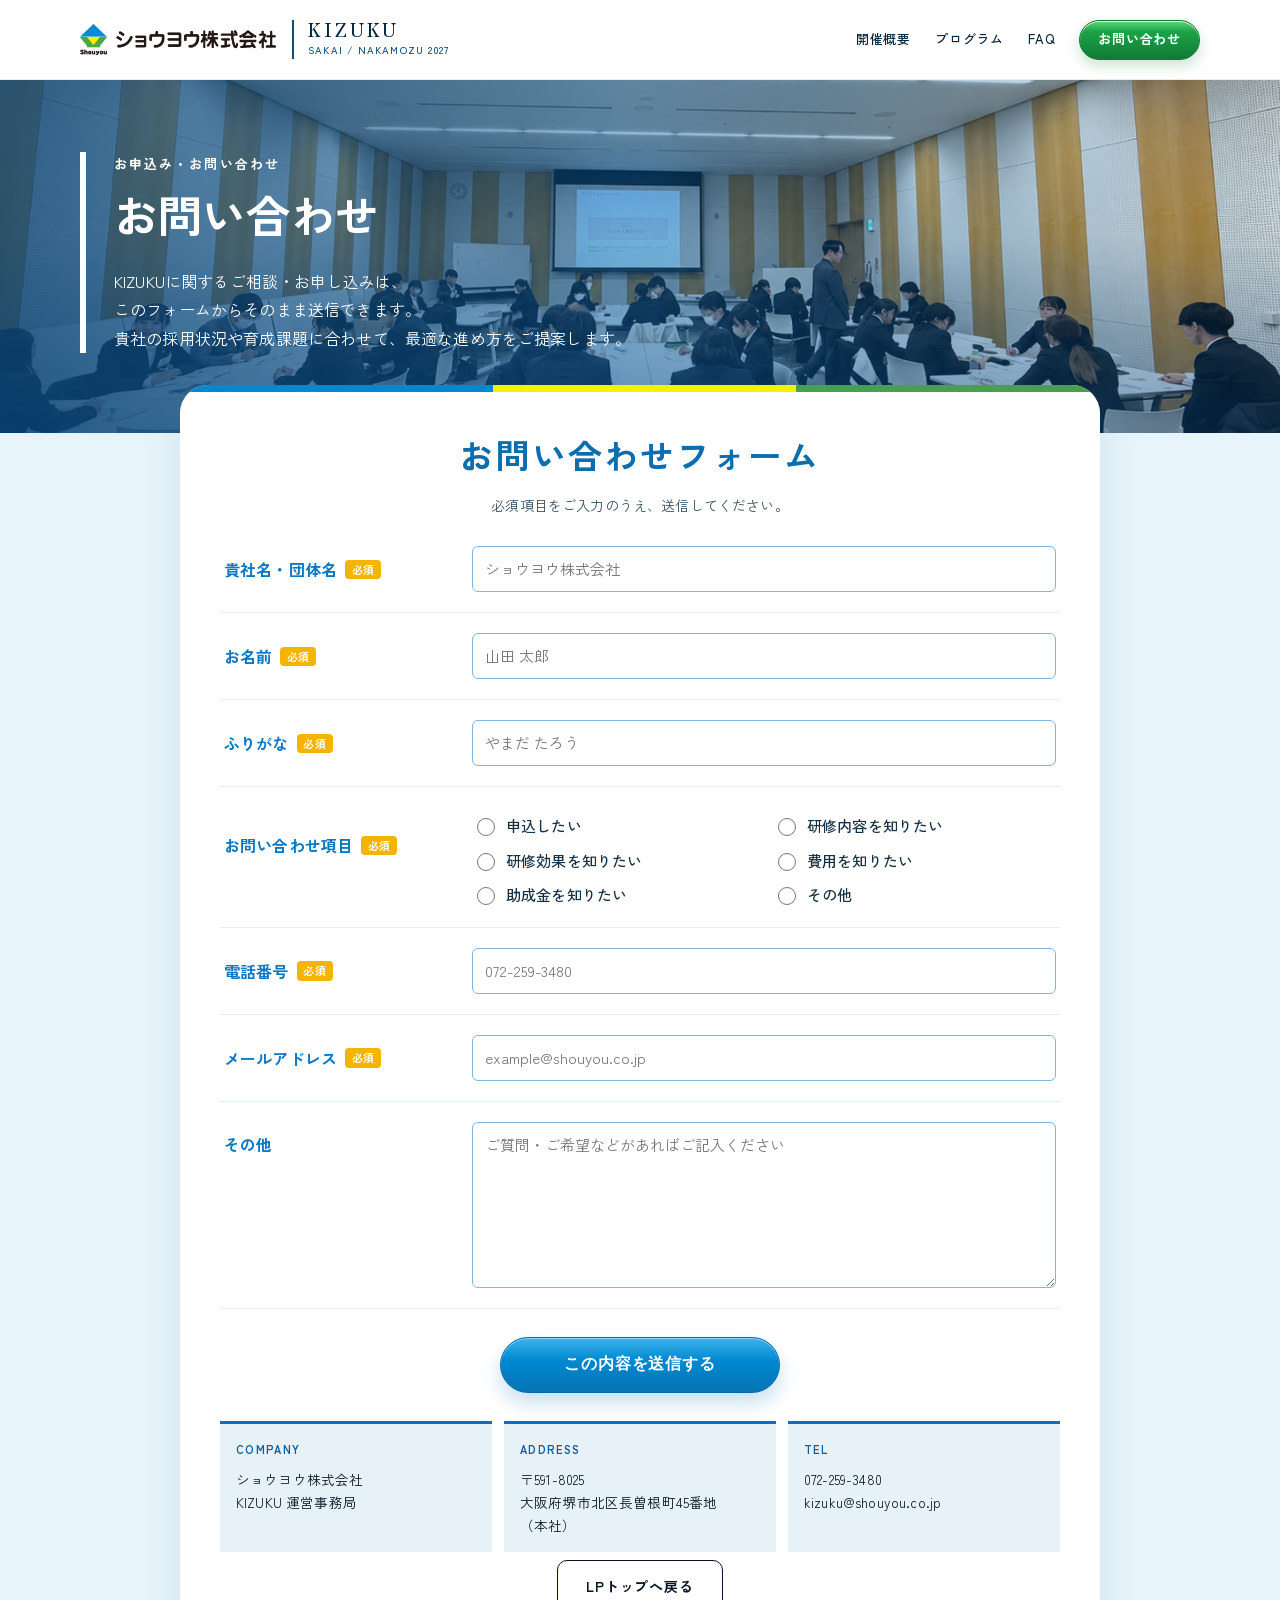
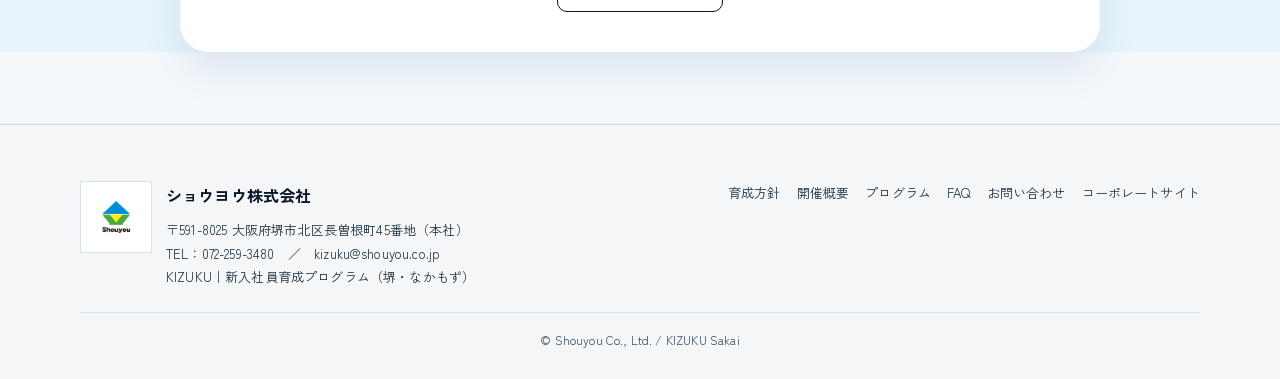
==== commit 5d4e005f: "Apply the KIZUKU client revisions for the form, colors, and instructor. Keep inquiries on this site," ====
--- a/contact.html
+++ b/contact.html
@@ -4,11 +4,11 @@
   <meta charset="UTF-8">
   <meta name="viewport" content="width=device-width, initial-scale=1.0">
   <title>お問い合わせ｜KIZUKU（ショウヨウ 新入社員育成）</title>
-  <meta name="description" content="KIZUKUのお問い合わせページです。フォーム送信時は『新入社員向け研修』にチェックをお願いします。">
+  <meta name="description" content="KIZUKUのお問い合わせフォームです。申込、研修内容、費用、助成金などのご相談をこちらから送信できます。">
   <link rel="preconnect" href="https://fonts.googleapis.com">
   <link rel="preconnect" href="https://fonts.gstatic.com" crossorigin>
   <link href="https://fonts.googleapis.com/css2?family=IBM+Plex+Sans+JP:wght@400;500;600;700&family=Zen+Kaku+Gothic+New:wght@500;700&family=Zen+Old+Mincho:wght@500;600;700;900&display=swap" rel="stylesheet">
-  <link rel="stylesheet" href="css/style.css">
+  <link rel="stylesheet" href="css/style.css?v=form2">
 </head>
 <body>
   <header class="header" id="header">
@@ -50,35 +50,81 @@
     </nav>
   </header>
 
-  <main>
+  <main class="contact-page">
     <section class="contact-hero">
       <div class="contact-hero__bg" aria-hidden="true">
-        <img src="assets/img/osaka.jpg" alt="" width="1920" height="1041">
+        <img src="assets/gallery/hero-room.jpg" alt="" width="1200" height="900">
         <div class="hero__veil"></div>
       </div>
       <div class="wrap fade">
+        <p class="contact-hero__mark">お申込み・お問い合わせ</p>
         <h1>お問い合わせ</h1>
         <p>
-          KIZUKUに関するご相談・<span class="sp-nw">お申し込み・</span><span class="sp-nw">資料請求はこちらから。</span><br>
-          貴社の採用状況や育成課題に<span class="sp-nw">合わせて、</span><span class="sp-nw">最適な進め方を</span><span class="sp-nw">ご提案します。</span>
+          KIZUKUに関するご相談・お申し込みは、<br>
+          このフォームからそのまま送信できます。<br>
+          貴社の採用状況や育成課題に合わせて、最適な進め方をご提案します。
         </p>
       </div>
     </section>
 
-    <section class="panel fade">
-      <span class="panel__note">ご入力前のご案内</span>
-      <h2><span class="sp-ib">お問い合わせフォームへ</span><span class="sp-ib">進む前に</span></h2>
-      <p>
-        下記ボタンより<span class="sp-nw">ショウヨウ株式会社の</span><span class="sp-nw">公式お問い合わせフォームへ</span><span class="sp-nw">移動します。</span><br>
-        フォーム内の項目で <strong class="sp-nw">「新入社員向け研修」</strong> <span class="sp-nw">にチェックを</span><span class="sp-nw">お願いいたします。</span>
-      </p>
-      <p class="panel__warn">
-        ※送信前に必ず<span class="sp-nw">「新入社員向け研修」へ</span><span class="sp-nw">チェックをお願いします。</span>
-      </p>
-      <a class="btn btn--cyan btn--wide"
-         href="https://www.shouyou.co.jp/contact/"
-         target="_blank"
-         rel="noopener">お問い合わせフォームへ進む</a>
+    <section class="form-card fade" id="form">
+      <h2>お問い合わせフォーム</h2>
+      <p class="form-card__lead">必須項目をご入力のうえ、送信してください。</p>
+
+      <form id="contact-form" action="https://formsubmit.co/kizuku@shouyou.co.jp" method="POST" novalidate>
+        <input type="hidden" name="_subject" value="【KIZUKU】お問い合わせ">
+        <input type="hidden" name="_template" value="table">
+        <input type="hidden" name="_captcha" value="false">
+        <input type="hidden" name="_cc" value="yukito00jakson@gmail.com">
+        <input class="hp" type="text" name="_honey" tabindex="-1" autocomplete="off" aria-hidden="true">
+
+        <div class="form-row">
+          <label class="form-label" for="company">貴社名・団体名<span class="req">必須</span></label>
+          <input id="company" name="貴社名・団体名" type="text" required autocomplete="organization" placeholder="ショウヨウ株式会社">
+        </div>
+        <div class="form-row">
+          <label class="form-label" for="name">お名前<span class="req">必須</span></label>
+          <input id="name" name="お名前" type="text" required autocomplete="name" placeholder="山田 太郎">
+        </div>
+        <div class="form-row">
+          <label class="form-label" for="kana">ふりがな<span class="req">必須</span></label>
+          <input id="kana" name="ふりがな" type="text" required autocomplete="off" placeholder="やまだ たろう">
+        </div>
+        <div class="form-row form-row--top">
+          <p class="form-label" id="topic-label">お問い合わせ項目<span class="req">必須</span></p>
+          <div class="choices" role="radiogroup" aria-labelledby="topic-label">
+            <label class="choice"><input type="radio" name="お問い合わせ項目" value="申込したい" required>申込したい</label>
+            <label class="choice"><input type="radio" name="お問い合わせ項目" value="研修内容を知りたい">研修内容を知りたい</label>
+            <label class="choice"><input type="radio" name="お問い合わせ項目" value="研修効果を知りたい">研修効果を知りたい</label>
+            <label class="choice"><input type="radio" name="お問い合わせ項目" value="費用を知りたい">費用を知りたい</label>
+            <label class="choice"><input type="radio" name="お問い合わせ項目" value="助成金を知りたい">助成金を知りたい</label>
+            <label class="choice"><input type="radio" name="お問い合わせ項目" value="その他">その他</label>
+          </div>
+        </div>
+        <div class="form-row">
+          <label class="form-label" for="tel">電話番号<span class="req">必須</span></label>
+          <input id="tel" name="電話番号" type="tel" required autocomplete="tel" inputmode="tel" placeholder="072-259-3480">
+        </div>
+        <div class="form-row">
+          <label class="form-label" for="email">メールアドレス<span class="req">必須</span></label>
+          <input id="email" name="メールアドレス" type="email" required autocomplete="email" inputmode="email" placeholder="example@shouyou.co.jp">
+        </div>
+        <div class="form-row form-row--top">
+          <label class="form-label" for="other">その他</label>
+          <textarea id="other" name="その他" rows="6" placeholder="ご質問・ご希望などがあればご記入ください"></textarea>
+        </div>
+
+        <p class="form-error" id="form-error" hidden>送信できませんでした。時間をおいて再度お試しください。</p>
+        <div class="form-actions">
+          <button class="btn btn--submit" type="submit">この内容を送信する</button>
+        </div>
+      </form>
+
+      <div class="form-done" id="form-done" hidden>
+        <h2>送信しました</h2>
+        <p>お問い合わせを受け付けました。内容を確認のうえ、担当者よりご連絡いたします。</p>
+        <p><a class="btn btn--line-dark" href="index.html">LPトップへ戻る</a></p>
+      </div>
 
       <dl class="info">
         <div>
@@ -87,7 +133,7 @@
         </div>
         <div>
           <dt>ADDRESS</dt>
-          <dd>〒591-8025<br>大阪府堺市北区長曽根町45番地（本社）</dd>
+          <dd>〒591-8025<br>大阪府堺市北区長曽根町45番地<br>（本社）</dd>
         </div>
         <div>
           <dt>TEL</dt>
@@ -95,7 +141,7 @@
         </div>
       </dl>
 
-      <p style="margin-top:28px">
+      <p class="form-back">
         <a class="btn btn--line-dark" href="index.html">LPトップへ戻る</a>
       </p>
     </section>
@@ -127,6 +173,6 @@
       <p class="footer__copy">© Shouyou Co., Ltd. / KIZUKU Sakai</p>
     </div>
   </footer>
-  <script src="js/main.js"></script>
+  <script src="js/main.js?v=form1"></script>
 </body>
 </html>
--- a/css/style.css
+++ b/css/style.css
@@ -164,31 +164,31 @@
 .btn--ink-ghost:hover{background:var(--ink);color:var(--white)}
 .btn--gold{
   position:relative;overflow:hidden;
-  color:#2a1c06;border-color:#e6d08a;border-radius:999px;
+  color:#14380c;border-color:#b6e060;border-radius:999px;
   background-image:
     linear-gradient(105deg, transparent 40%, rgba(255,255,255,.8) 50%, transparent 60%),
-    linear-gradient(180deg, #fff8dc 0%, #f3d56a 24%, #c6a03a 50%, #f8e7a6 68%, #9a7420 100%);
+    linear-gradient(180deg, #f4ffb0 0%, #d2ee4a 22%, #7ac943 58%, #48a048 100%);
   background-size:220% 100%, 100% 100%;
   background-position:130% 0, 0 0;
-  box-shadow:inset 0 1px 0 rgba(255,255,255,.9), 0 10px 24px rgba(0,0,0,.35);
+  box-shadow:inset 0 1px 0 rgba(255,255,255,.9), 0 10px 24px rgba(20,90,30,.28);
   animation:gloss-pass 3.6s ease-in-out infinite;
 }
 .btn--gold:hover{filter:brightness(1.05)}
 .btn--gold-ghost{
-  background:transparent;color:#f6e7b2;border-color:rgba(232,208,130,.75);
-}
-.btn--gold-ghost:hover{background:rgba(232,208,130,.12);color:#fff8dc}
+  background:transparent;color:#fffde0;border-color:rgba(248,240,0,.9);
+}
+.btn--gold-ghost:hover{background:rgba(248,240,0,.16);color:#fff}
 .btn--wide{min-width:240px}
 
-/* ========== HERO — black type panel + photo slider ========== */
+/* ========== HERO — corporate blue / yellow-green / yellow ========== */
 .hero{
   position:relative;
   height:100vh;height:100dvh;
   min-height:100vh;min-height:100dvh;
   display:grid;
   grid-template-columns:minmax(460px, 50%) 1fr;
-  background:#070707;
-  color:#f6f3ec;
+  background:#e7f6ff;
+  color:#08324c;
   overflow:hidden;
 }
 .hero__pane{
@@ -197,29 +197,31 @@
   height:100%;
   padding:calc(var(--header) + 20px) 16px 32px calc(52px + 2cm);
   background:
-    radial-gradient(80% 50% at 0% 100%, rgba(212,175,55,.12), transparent 60%),
-    #070707;
+    radial-gradient(80% 55% at 0% 100%, rgba(248,240,0,.42), transparent 58%),
+    radial-gradient(70% 48% at 100% 0%, rgba(122,201,67,.4), transparent 54%),
+    linear-gradient(165deg, #4ec8f4 0%, #1496dc 46%, #0678be 100%);
+  color:#fff;
 }
 .hero__pane::before{
   content:"";
-  position:absolute;left:0;top:0;bottom:0;width:3px;
-  background:linear-gradient(180deg, #fff6d0, #c6a03a 45%, #7a5c16);
+  position:absolute;left:0;top:0;bottom:0;width:6px;
+  background:linear-gradient(180deg, #fff36a 0%, #f8f000 42%, #7ac943 100%);
 }
 .hero__mark{
   margin:0;
-  font-size:13px;font-weight:700;letter-spacing:.18em;color:#e7d7a1;
+  font-size:13px;font-weight:700;letter-spacing:.18em;color:#fff6a0;
 }
 .hero__program{
   margin:10px 0 2px;
   font-family:var(--mincho);
   font-size:clamp(26px,2.8vw,40px);
-  font-weight:700;letter-spacing:.12em;color:#e7d7a1;
+  font-weight:700;letter-spacing:.12em;color:#fff6a0;
 }
 .hero__brand{
   margin:0;
   font-family:"Cinzel", var(--mincho), serif;
   font-size:clamp(22px, 2vw, 30px);
-  font-weight:700;letter-spacing:0;color:#f4e7bf;
+  font-weight:700;letter-spacing:0;color:#fff;
 }
 .hero__brand span{letter-spacing:.36em}
 .hero__catch{margin:0}
@@ -231,14 +233,14 @@
   line-height:1.2;letter-spacing:.05em;
   background-image:
     linear-gradient(108deg, transparent 38%, rgba(255,255,255,.95) 49%, transparent 60%),
-    linear-gradient(180deg, #fff9e6 0%, #f6e08a 14%, #d4af37 32%, #fff6c8 46%, #7a5c16 52%, #f8e7a4 66%, #c2962e 84%, #fff4c9 100%);
+    linear-gradient(180deg, #fffef2 0%, #fff36a 20%, #f8f000 46%, #fff7a8 64%, #e4d000 100%);
   background-size:240% 100%, 100% 100%;
   background-position:140% 0, 0 0;
   -webkit-background-clip:text;
   background-clip:text;
   color:transparent;
   -webkit-text-fill-color:transparent;
-  filter:drop-shadow(0 2px 0 rgba(70,48,8,.45));
+  filter:drop-shadow(0 2px 0 rgba(0,78,120,.32));
   animation:gloss-pass 4.6s ease-in-out infinite;
 }
 .hero__reflect{
@@ -274,14 +276,14 @@
 .hero__facts{
   margin:0;padding:20px 0 4px;
   display:grid;gap:12px;
-  border-top:1px solid rgba(212,175,55,.45);
+  border-top:1px solid rgba(248,240,0,.55);
 }
 .hero__facts > div{
   display:grid;grid-template-columns:4.8em 1fr;gap:12px;align-items:baseline;
   font-size:16px;line-height:1.6;
 }
 .hero__facts dt{
-  margin:0;font-weight:700;letter-spacing:.14em;color:#e7d7a1;font-size:12px;
+  margin:0;font-weight:700;letter-spacing:.14em;color:#fff6a0;font-size:12px;
 }
 .hero__facts dd{margin:0;color:#fff;font-weight:500}
 .nowrap{white-space:nowrap}
@@ -291,7 +293,7 @@
   position:relative;
   height:100%;
   min-height:0;
-  background:#111;
+  background:#0678be;
   overflow:hidden;
 }
 .hero__slides{position:absolute;inset:0}
@@ -306,7 +308,7 @@
 .hero__slides img:nth-child(2){object-position:center 72%}
 .hero__shot-veil{
   position:absolute;inset:0;pointer-events:none;
-  background:linear-gradient(90deg, rgba(7,7,7,.55) 0%, rgba(7,7,7,0) 18%);
+  background:linear-gradient(90deg, rgba(6,120,190,.5) 0%, rgba(6,120,190,0) 22%);
 }
 .hero__tategaki{
   position:absolute;right:22px;top:50%;z-index:2;
@@ -325,7 +327,7 @@
   width:28px;height:3px;padding:0;border:0;cursor:pointer;
   background:rgba(255,255,255,.45);
 }
-.hero__dot.is-on{background:#e7d7a1}
+.hero__dot.is-on{background:#f8f000}
 .hero__veil{
   position:absolute;inset:0;
   background:
@@ -1064,6 +1066,89 @@
 .contact-hero .wrap{position:relative;z-index:1;border-left:6px solid #fff;padding-left:28px}
 .contact-hero h1{margin:0 0 12px;font-family:var(--display);font-size:clamp(32px,4vw,44px)}
 .contact-hero p{margin:0;max-width:36em;color:#fff}
+.contact-hero__mark{
+  margin:0 0 8px;
+  font-size:13px;font-weight:700;letter-spacing:.16em;color:#fff6a0;
+}
+.contact-page{background:#e7f4fb}
+.form-card{
+  position:relative;
+  box-sizing:border-box;
+  margin:-48px auto 72px;width:min(100% - 40px,920px);
+  background:#fff;border-radius:28px;
+  box-shadow:0 18px 40px rgba(8,80,140,.1);
+  padding:0 40px 40px;
+  overflow:hidden;
+}
+.form-card::before{
+  content:"";display:block;height:7px;margin:0 -40px 32px;
+  background:linear-gradient(90deg,#0088d0 0 34%,#f8f000 34% 67%,#48a048 67% 100%);
+}
+.form-card h2{
+  margin:0 0 8px;
+  font-family:var(--display);font-size:clamp(26px,3vw,34px);
+  text-align:center;color:#0b6eaf;letter-spacing:.06em;
+}
+.form-card__lead{margin:0 0 8px;text-align:center;color:var(--muted);font-size:14px}
+.form-row{
+  display:grid;grid-template-columns:220px minmax(0,1fr);
+  gap:16px 28px;align-items:center;
+  margin:0;padding:20px 4px;min-width:0;
+  border:0;border-bottom:1px solid #e3eef6;
+}
+fieldset.form-row{min-inline-size:0}
+.form-row--top{align-items:start}
+.form-row--top .form-label{padding-top:10px}
+.form-label{
+  display:flex;align-items:center;flex-wrap:wrap;gap:8px;
+  color:#0b78c4;font-weight:700;font-size:16px;line-height:1.5;
+}
+.req{
+  display:inline-flex;align-items:center;justify-content:center;
+  min-width:36px;padding:2px 6px;border-radius:4px;
+  background:#f5b400;color:#fff;font-size:11px;font-weight:700;letter-spacing:.04em;line-height:1.4;
+}
+.form-card input[type="text"],
+.form-card input[type="tel"],
+.form-card input[type="email"],
+.form-card textarea{
+  width:100%;min-height:46px;padding:10px 12px;
+  border:1.5px solid #7eb6de;border-radius:6px;
+  background:#fff;color:var(--ink);
+  font:inherit;font-size:15px;line-height:1.6;
+}
+.form-card textarea{min-height:148px;resize:vertical}
+.form-card input:focus,
+.form-card textarea:focus{
+  outline:2px solid rgba(0,136,208,.28);border-color:#0088d0;
+}
+.choices{display:grid;grid-template-columns:1fr 1fr;gap:12px 18px;padding-top:8px}
+.choice{display:flex;align-items:flex-start;gap:8px;color:#163044;font-size:15px;font-weight:500;line-height:1.5}
+.choice input{margin-top:.2em}
+.choice input{width:18px;height:18px;accent-color:#0088d0;flex:0 0 auto}
+.form-actions{display:flex;justify-content:center;margin-top:28px}
+.btn--submit{
+  min-width:280px;min-height:56px;padding:0 36px;border-radius:999px;
+  color:#fff;border-color:#0668a8;
+  background:linear-gradient(180deg,#3cb4ee 0%,#0088d0 42%,#0674b4 100%);
+  box-shadow:inset 0 1px 0 rgba(255,255,255,.45), 0 10px 20px rgba(0,110,180,.22);
+  font-size:16px;
+}
+.btn--submit:hover{filter:brightness(1.05)}
+.btn--submit:disabled{opacity:.6;cursor:progress;transform:none}
+.form-error{
+  margin:18px 0 0;padding:12px 14px;
+  background:#fff4f4;border-left:4px solid #d23b3b;
+  color:#8d1d1d;font-size:14px;font-weight:700;
+}
+.form-done{text-align:center;padding:12px 8px 8px}
+.form-done p{margin:0 0 18px;color:var(--body);line-height:1.8}
+.form-back{margin:8px 0 0;text-align:center}
+.hp{position:absolute;left:-9999px;height:0;width:0;opacity:0}
+.sec-inquiry{display:flex;justify-content:center;margin:40px 0 0}
+.sec-inquiry .btn{min-width:280px}
+.trust .sec-inquiry{margin-top:18px}
+.say .sec-inquiry{margin-top:16px}
 .panel{
   margin:-40px auto 72px;width:min(100% - 72px,740px);
   background:var(--white);border:1px solid var(--ink);padding:44px 40px;
@@ -1400,9 +1485,15 @@
   .hero__pane{padding:calc(var(--header) + 24px) 22px 28px}
   .hero__shot{min-height:42vh}
   .hero__gold{letter-spacing:.02em}
-  .hero__acts{flex-direction:column}
+  .hero__acts{flex-direction:column;align-items:stretch}
   .cta__card{padding:36px 22px 28px}
-  .btn,.btn--wide{width:100%}
+  .hero__acts .btn,
+  .sec-inquiry .btn,
+  .say__act .btn,
+  .cta .btn,
+  .form-actions .btn,
+  .form-back .btn,
+  .form-done .btn{width:100%;max-width:420px}
   .panel{width:min(100% - 28px,740px);padding:28px 20px}
   .voice{grid-template-columns:108px 1fr;gap:16px}
   .ggrid,.pslots{grid-template-columns:1fr 1fr}
@@ -1564,3 +1655,53 @@
   .btn{padding-inline:12px;letter-spacing:.02em}
   .cta .btn{font-size:13px}
 }
+
+/* Smartphone alignment */
+@media (max-width:720px){
+  html,body{overflow-x:clip}
+  .nowrap,.sp-nw{white-space:normal}
+  .header__in{gap:8px;min-width:0}
+  .logo{flex:1 1 auto;min-width:0}
+  .logo img{width:auto;max-width:min(118px,34vw);height:32px;object-fit:contain;object-position:left center}
+  .nav{flex:0 0 auto;min-width:0}
+  .nav a.nav__cta{white-space:nowrap}
+  .hero__facts > div{grid-template-columns:4.4em minmax(0,1fr);gap:8px;align-items:start}
+  .hero__facts dd,.hero__facts dt{min-width:0}
+  .profile,.boss{padding:24px 16px 8px}
+  .profile h3,.boss h3{font-size:26px}
+  .profile__photo img,.boss__photo img{height:auto;max-height:340px}
+  .sheet th{white-space:nowrap;width:1%;padding:14px 12px}
+  .sheet td{padding:14px 12px;overflow-wrap:anywhere}
+  .benefit{gap:14px;padding:22px 0}
+  .benefit__pic{aspect-ratio:16/10}
+  .trust__copy{padding:40px 20px}
+  .metrics{grid-template-columns:repeat(3,minmax(0,1fr));gap:8px}
+  .metrics strong{font-size:clamp(22px,7vw,34px)}
+  .metrics span{font-size:12px}
+  .course{padding:18px 16px}
+  .step{grid-template-columns:48px minmax(0,1fr);gap:12px}
+  .step__mark{width:48px;height:48px}
+  .timeline::before{left:23px}
+  .side{padding:24px 16px}
+  .voice{grid-template-columns:84px minmax(0,1fr);gap:12px;align-items:start}
+  .voice blockquote{font-size:16px;overflow-wrap:anywhere}
+  .faq summary{padding:18px 0;gap:8px}
+  .faq__q{min-width:0}
+  .faq__a{margin:0 0 12px;padding:4px 4px 20px 12px}
+  .footer__brand{align-items:flex-start}
+  .footer__nav{justify-content:flex-start}
+  .vbanner--compare .vbanner__frame{width:100%;height:260px}
+  .vbanner__frame figcaption{left:5%;right:5%;bottom:8%}
+  .vbanner__frame figcaption span{font-size:13px;padding:6px 8px}
+  .vbanner--compare .vbanner__split{gap:22px;padding:14px 8px 16px}
+  .why__caption{left:10px;right:auto;max-width:min(220px,72%)}
+  .contact-hero .wrap{box-sizing:border-box;width:min(100% - 28px,var(--max));padding-left:16px;border-left-width:4px}
+  .form-card{width:min(100% - 20px,920px);padding:0 16px 28px;border-radius:18px;margin-top:-28px}
+  .form-card::before{margin:0 -16px 22px}
+  .form-row,.form-row--top{grid-template-columns:1fr;gap:8px;padding:16px 0}
+  .form-row--top .form-label{padding-top:0}
+  .choices{grid-template-columns:1fr}
+  .info{grid-template-columns:1fr}
+  .sec-inquiry{margin-top:28px;padding:0 4px}
+  .ggrid figure,.benefit__pic,.overview-film__frame{max-width:100%}
+}
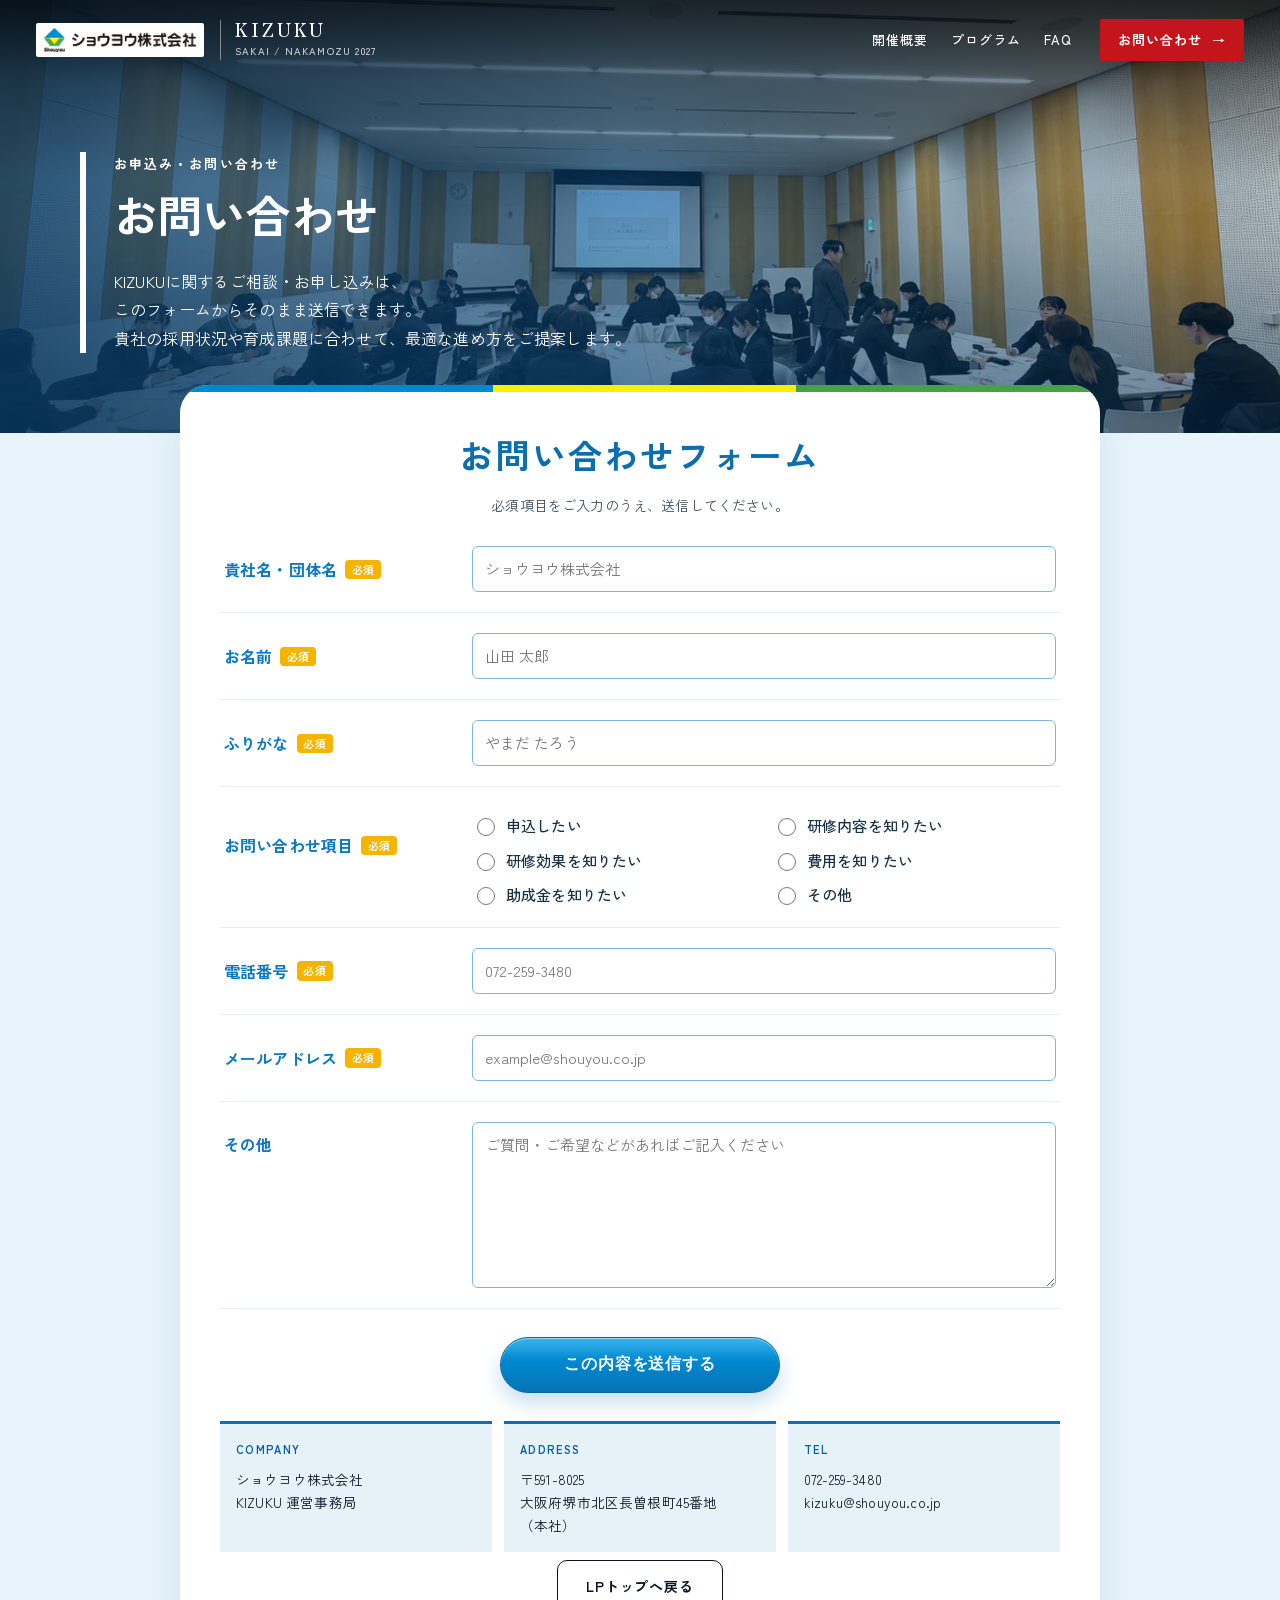
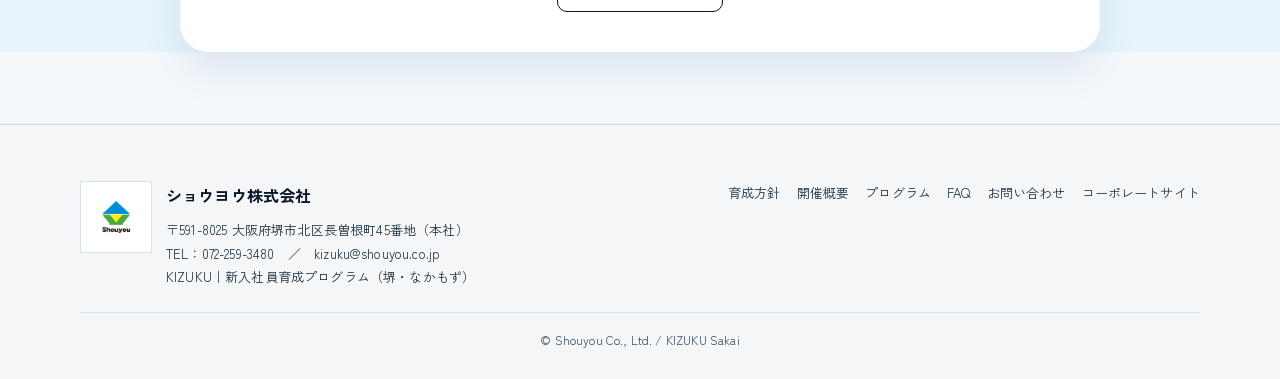
==== commit 84a4afa7: "Publish the night first view and keep it inside one screen. Restore the original Shouyou logo, use t" ====
--- a/contact.html
+++ b/contact.html
@@ -8,7 +8,7 @@
   <link rel="preconnect" href="https://fonts.googleapis.com">
   <link rel="preconnect" href="https://fonts.gstatic.com" crossorigin>
   <link href="https://fonts.googleapis.com/css2?family=IBM+Plex+Sans+JP:wght@400;500;600;700&family=Zen+Kaku+Gothic+New:wght@500;700&family=Zen+Old+Mincho:wght@500;600;700;900&display=swap" rel="stylesheet">
-  <link rel="stylesheet" href="css/style.css?v=form2">
+  <link rel="stylesheet" href="css/style.css?v=fvnight6">
 </head>
 <body>
   <header class="header" id="header">
@@ -75,7 +75,6 @@
         <input type="hidden" name="_subject" value="【KIZUKU】お問い合わせ">
         <input type="hidden" name="_template" value="table">
         <input type="hidden" name="_captcha" value="false">
-        <input type="hidden" name="_cc" value="yukito00jakson@gmail.com">
         <input class="hp" type="text" name="_honey" tabindex="-1" autocomplete="off" aria-hidden="true">
 
         <div class="form-row">
@@ -173,6 +172,6 @@
       <p class="footer__copy">© Shouyou Co., Ltd. / KIZUKU Sakai</p>
     </div>
   </footer>
-  <script src="js/main.js?v=form1"></script>
+  <script src="js/main.js?v=form4"></script>
 </body>
 </html>
--- a/css/style.css
+++ b/css/style.css
@@ -49,38 +49,41 @@
 a{color:inherit;text-decoration:none}
 .wrap{width:min(100% - 72px,var(--max));margin-inline:auto}
 
-/* Header — white bar, curved arcs only in the open center */
+/* Header — full-bleed bar over the night hero */
 .header{
   position:fixed;inset:0 0 auto;z-index:50;height:var(--header);
-  background:#fff;
-  border-bottom:1px solid #e6ebf0;
+  background:linear-gradient(180deg, rgba(0,0,0,.42) 0%, rgba(0,0,0,0) 100%);
+  border-bottom:0;
   box-shadow:none;
   overflow:hidden;
 }
 .header.is-on{
-  border-bottom-color:#e6ebf0;
-  box-shadow:0 8px 20px rgba(16,40,70,.06);
-}
+  background:rgba(8,10,14,.9);
+  border-bottom:1px solid rgba(255,255,255,.08);
+  box-shadow:0 10px 24px rgba(0,0,0,.28);
+  backdrop-filter:blur(10px);
+}
+.header > .wrap{width:100%;max-width:none;padding:0 36px}
 .header__in{
   position:relative;z-index:1;
   height:100%;display:flex;align-items:center;justify-content:space-between;gap:20px;
 }
 .logo{display:flex;align-items:center;gap:16px;min-width:0}
-.logo img{width:196px;height:auto;background:transparent;padding:0}
+.logo img{width:168px;height:auto;background:#fff;padding:5px 8px;border-radius:2px}
 .logo__k{
   display:flex;flex-direction:column;gap:2px;
-  padding-left:14px;border-left:2px solid #0b4f78;
+  padding-left:14px;border-left:1px solid rgba(255,255,255,.45);
 }
 .logo__k b{
-  font-family:var(--mincho);font-size:18px;letter-spacing:.16em;color:#07263c;line-height:1.1;font-weight:600;
-}
-.logo__k span{font-size:10px;letter-spacing:.12em;color:#0b4f78;font-weight:500}
+  font-family:var(--mincho);font-size:18px;letter-spacing:.16em;color:#fff;line-height:1.1;font-weight:600;
+}
+.logo__k span{font-size:10px;letter-spacing:.12em;color:rgba(255,255,255,.78);font-weight:500}
 .nav{display:flex;align-items:center;gap:0}
 .nav a{
   position:relative;
   font-family:var(--nav-font);
   font-size:13px;font-weight:500;
-  color:#07263c;letter-spacing:.06em;
+  color:#fff;letter-spacing:.06em;
   padding:8px 12px;line-height:1.3;
   animation:nav-in .45s var(--ease) both;
 }
@@ -96,7 +99,7 @@
 .nav a:not(.nav__cta)::after{
   content:"";
   position:absolute;left:12px;right:12px;bottom:2px;height:2px;
-  background:#0b4f78;
+  background:rgba(255,255,255,.85);
   transform:scaleX(0);
   transform-origin:left center;
   transition:transform .22s var(--ease);
@@ -104,22 +107,18 @@
 .nav a:not(.nav__cta):hover::after,
 .nav a:not(.nav__cta):focus-visible::after{transform:scaleX(1)}
 .nav a.nav__cta{
-  display:inline-flex;align-items:center;justify-content:center;
-  min-height:40px;margin-left:12px;padding:0 18px;
+  display:inline-flex;align-items:center;justify-content:center;gap:10px;
+  min-height:42px;margin-left:16px;padding:0 18px;
   color:#fff!important;
-  font-weight:600;font-size:13px;letter-spacing:.06em;
-  border:1px solid #0e7a34;
-  border-radius:999px;
-  background-image:
-    linear-gradient(105deg, transparent 40%, rgba(255,255,255,.62) 50%, transparent 60%),
-    linear-gradient(180deg, #5ed97a 0%, #1aa348 28%, #127a36 100%);
-  background-size:220% 100%, 100% 100%;
-  background-position:130% 0, 0 0;
-  box-shadow:inset 0 1px 0 rgba(255,255,255,.8), 0 6px 14px rgba(16,130,50,.22);
-  animation:nav-in .45s var(--ease) .36s both, gloss-pass 3.2s ease-in-out .6s infinite;
-  transition:transform .2s var(--ease), filter .2s var(--ease);
-}
-.nav a.nav__cta:hover{transform:translateY(-2px);filter:saturate(1.08) brightness(1.03)}
+  font-weight:600;font-size:13px;letter-spacing:.08em;
+  border:0;border-radius:2px;
+  background:#c4151c;
+  box-shadow:none;
+  animation:nav-in .45s var(--ease) .36s both;
+  transition:transform .2s var(--ease), background .2s var(--ease);
+}
+.nav a.nav__cta::after{content:"→";font-weight:500}
+.nav a.nav__cta:hover{transform:translateY(-1px);background:#a51218}
 @keyframes nav-in{
   from{opacity:0;translate:0 -10px}
   to{opacity:1;translate:0 0}
@@ -180,154 +179,132 @@
 .btn--gold-ghost:hover{background:rgba(248,240,0,.16);color:#fff}
 .btn--wide{min-width:240px}
 
-/* ========== HERO — corporate blue / yellow-green / yellow ========== */
+/* ========== HERO — full-bleed night video ========== */
 .hero{
   position:relative;
   height:100vh;height:100dvh;
-  min-height:100vh;min-height:100dvh;
-  display:grid;
-  grid-template-columns:minmax(460px, 50%) 1fr;
-  background:#e7f6ff;
-  color:#08324c;
+  max-height:100dvh;
+  display:flex;align-items:center;
+  background:#07090d;
+  color:#fff;
   overflow:hidden;
+}
+.hero__media,
+.hero__shade{position:absolute;inset:0}
+.hero__media{z-index:0}
+.hero__video{
+  width:100%;height:100%;
+  object-fit:cover;object-position:center center;
+  display:block;
+}
+.hero__shade{
+  z-index:1;pointer-events:none;
+  background:
+    linear-gradient(90deg, rgba(0,0,0,.62) 0%, rgba(0,0,0,.34) 38%, rgba(0,0,0,.12) 68%, rgba(0,0,0,.28) 100%),
+    linear-gradient(180deg, rgba(0,0,0,.5) 0%, rgba(0,0,0,.08) 24%, rgba(0,0,0,.05) 62%, rgba(0,0,0,.55) 100%);
 }
 .hero__pane{
   position:relative;z-index:2;
-  display:flex;flex-direction:column;justify-content:space-between;
-  height:100%;
-  padding:calc(var(--header) + 20px) 16px 32px calc(52px + 2cm);
-  background:
-    radial-gradient(80% 55% at 0% 100%, rgba(248,240,0,.42), transparent 58%),
-    radial-gradient(70% 48% at 100% 0%, rgba(122,201,67,.4), transparent 54%),
-    linear-gradient(165deg, #4ec8f4 0%, #1496dc 46%, #0678be 100%);
+  box-sizing:border-box;
+  display:flex;flex-direction:column;justify-content:center;gap:14px;
+  width:50%;max-width:100%;
+  padding:calc(var(--header) + 24px) 2vw 88px 4.5vw;
+  background:none;
   color:#fff;
-}
-.hero__pane::before{
-  content:"";
-  position:absolute;left:0;top:0;bottom:0;width:6px;
-  background:linear-gradient(180deg, #fff36a 0%, #f8f000 42%, #7ac943 100%);
 }
 .hero__mark{
   margin:0;
-  font-size:13px;font-weight:700;letter-spacing:.18em;color:#fff6a0;
+  font-size:clamp(13px, 1vw, 16px);font-weight:500;letter-spacing:.2em;color:rgba(255,255,255,.82);
 }
 .hero__program{
-  margin:10px 0 2px;
+  margin:6px 0 0;
   font-family:var(--mincho);
-  font-size:clamp(26px,2.8vw,40px);
-  font-weight:700;letter-spacing:.12em;color:#fff6a0;
+  font-size:clamp(26px, 2.2vw, 38px);
+  font-weight:600;letter-spacing:.12em;color:#f3e6c4;
 }
 .hero__brand{
   margin:0;
   font-family:"Cinzel", var(--mincho), serif;
-  font-size:clamp(22px, 2vw, 30px);
-  font-weight:700;letter-spacing:0;color:#fff;
-}
-.hero__brand span{letter-spacing:.36em}
-.hero__catch{margin:0}
+  font-size:clamp(20px, 1.6vw, 28px);
+  font-weight:600;letter-spacing:0;color:rgba(255,255,255,.9);
+}
+.hero__brand span{letter-spacing:.28em}
+.hero__catch{margin:6px 0 2px}
 .hero__gold{
   display:block;
   font-family:var(--mincho);
-  font-weight:900;
-  font-size:clamp(48px, 5vw, 72px);
-  line-height:1.2;letter-spacing:.05em;
-  background-image:
-    linear-gradient(108deg, transparent 38%, rgba(255,255,255,.95) 49%, transparent 60%),
-    linear-gradient(180deg, #fffef2 0%, #fff36a 20%, #f8f000 46%, #fff7a8 64%, #e4d000 100%);
-  background-size:240% 100%, 100% 100%;
-  background-position:140% 0, 0 0;
-  -webkit-background-clip:text;
-  background-clip:text;
-  color:transparent;
-  -webkit-text-fill-color:transparent;
-  filter:drop-shadow(0 2px 0 rgba(0,78,120,.32));
-  animation:gloss-pass 4.6s ease-in-out infinite;
-}
-.hero__reflect{
-  display:block;
-  font-size:clamp(48px, 5vw, 72px);
-  line-height:1;
-  height:.42em;
-  margin-top:-.02em;
-  overflow:hidden;
-  -webkit-mask-image:linear-gradient(#000 0%, transparent 100%);
-  mask-image:linear-gradient(#000 0%, transparent 100%);
-  pointer-events:none;user-select:none;
-}
-.hero__gold--mirror{
-  display:block;
-  line-height:1;
-  transform:scaleY(-1);
-  transform-origin:center center;
-  opacity:.7;
-  animation:none;
-  filter:none;
+  font-weight:600;
+  font-size:clamp(56px, 5.2vw, 100px);
+  line-height:1.22;letter-spacing:.03em;
+  color:#f3e6c4;
+  text-shadow:0 2px 18px rgba(0,0,0,.35);
 }
 .hero__sub{
   margin:0;
   font-family:var(--mincho);
-  font-size:clamp(22px, 2vw, 32px);
-  font-weight:600;letter-spacing:.14em;color:#fff;
+  font-size:clamp(24px, 2.1vw, 36px);
+  font-weight:500;letter-spacing:.08em;color:#fff;
 }
 .hero__lead{
-  margin:0;
-  font-size:clamp(17px, 1.35vw, 19px);line-height:2.05;color:rgba(255,255,255,.88);
+  margin:2px 0 0;
+  font-size:clamp(17px, 1.35vw, 24px);line-height:1.75;color:rgba(255,255,255,.92);
 }
 .hero__facts{
-  margin:0;padding:20px 0 4px;
-  display:grid;gap:12px;
-  border-top:1px solid rgba(248,240,0,.55);
+  margin:6px 0 0;padding:8px 0 0;
+  display:grid;gap:8px;
+  border-top:0;
 }
 .hero__facts > div{
-  display:grid;grid-template-columns:4.8em 1fr;gap:12px;align-items:baseline;
-  font-size:16px;line-height:1.6;
+  display:grid;grid-template-columns:4.6em 1fr;gap:14px;align-items:baseline;
+  font-size:clamp(15px, 1.15vw, 20px);line-height:1.55;
 }
 .hero__facts dt{
-  margin:0;font-weight:700;letter-spacing:.14em;color:#fff6a0;font-size:12px;
-}
-.hero__facts dd{margin:0;color:#fff;font-weight:500}
+  margin:0;font-weight:600;letter-spacing:.12em;color:#f3e6c4;font-size:clamp(13px, 0.9vw, 15px);
+}
+.hero__facts dd{margin:0;min-width:0;color:#fff;font-weight:400;overflow-wrap:anywhere}
 .nowrap{white-space:nowrap}
-.hero__acts{display:flex;flex-wrap:wrap;gap:12px}
-.hero .btn{min-height:58px;font-size:15px}
-.hero__shot{
-  position:relative;
-  height:100%;
-  min-height:0;
-  background:#0678be;
-  overflow:hidden;
-}
-.hero__slides{position:absolute;inset:0}
-.hero__slides img{
-  position:absolute;inset:0;
-  width:100%;height:100%;
-  object-fit:cover;object-position:center 62%;
-  opacity:0;
-  transition:opacity 1.15s ease;
-}
-.hero__slides img.is-on{opacity:1}
-.hero__slides img:nth-child(2){object-position:center 72%}
-.hero__shot-veil{
-  position:absolute;inset:0;pointer-events:none;
-  background:linear-gradient(90deg, rgba(6,120,190,.5) 0%, rgba(6,120,190,0) 22%);
-}
-.hero__tategaki{
-  position:absolute;right:22px;top:50%;z-index:2;
-  margin:0;transform:translateY(-50%);
-  writing-mode:vertical-rl;
-  font-family:var(--mincho);
-  font-size:15px;font-weight:600;letter-spacing:.42em;
-  color:rgba(255,248,220,.92);
-  text-shadow:0 2px 12px rgba(0,0,0,.45);
-}
-.hero__dots{
-  position:absolute;left:24px;bottom:22px;z-index:2;
-  display:flex;gap:8px;
-}
-.hero__dot{
-  width:28px;height:3px;padding:0;border:0;cursor:pointer;
-  background:rgba(255,255,255,.45);
-}
-.hero__dot.is-on{background:#f8f000}
+.hero__acts{display:flex;flex-wrap:wrap;gap:14px;margin-top:10px}
+.hero .btn{min-height:58px;font-size:clamp(15px, 1.1vw, 18px);border-radius:2px;padding:0 28px}
+.hero .btn--gold{
+  animation:none;
+  color:#fff;border-color:#c4151c;
+  background:#c4151c;
+  box-shadow:none;
+}
+.hero .btn--gold:hover{filter:none;background:#a51218}
+.hero .btn--gold-ghost{
+  color:#fff;border-color:rgba(255,255,255,.75);background:transparent;
+}
+.hero .btn--gold-ghost:hover{background:rgba(255,255,255,.1);color:#fff}
+.hero__scroll{
+  position:absolute;left:36px;bottom:28px;z-index:3;
+  display:flex;flex-direction:column;align-items:center;gap:10px;
+  color:rgba(255,255,255,.82);
+  font-size:10px;font-weight:500;letter-spacing:.32em;
+}
+.hero__scroll::before{
+  content:"";
+  width:1px;height:42px;
+  background:rgba(255,255,255,.75);
+}
+.hero__pause{
+  position:absolute;right:28px;bottom:24px;z-index:3;
+  width:46px;height:46px;padding:0;
+  display:grid;grid-auto-flow:column;place-content:center;gap:4px;
+  border:1px solid rgba(255,255,255,.72);border-radius:50%;
+  background:rgba(0,0,0,.28);color:#fff;cursor:pointer;
+}
+.hero__pause span{
+  display:block;width:2px;height:14px;background:#fff;
+}
+.hero__pause.is-paused{gap:0}
+.hero__pause.is-paused span:first-child{
+  width:0;height:0;
+  border-style:solid;border-width:7px 0 7px 11px;
+  border-color:transparent transparent transparent #fff;
+  background:transparent;
+}
+.hero__pause.is-paused span:last-child{display:none}
 .hero__veil{
   position:absolute;inset:0;
   background:
@@ -894,13 +871,37 @@
 .say__close{
   margin:0;
   padding:26px 30px;
+  display:flex;align-items:center;justify-content:space-between;gap:16px 28px;
   background:var(--panel);
   border-left:0;
   font-family:var(--display);
   font-size:clamp(17px,1.9vw,21px);font-weight:700;line-height:1.8;letter-spacing:.02em;color:#fff;
   box-shadow:inset 0 1px 0 rgba(255,255,255,.45);
 }
-.say__act{margin:28px 0 0}
+.say__close > span{min-width:0}
+.btn--banner{
+  position:relative;overflow:hidden;flex:0 0 auto;
+  min-height:54px;padding:0 26px;
+  background:#fff;color:#0c6fbe;border:2px solid #fff;border-radius:999px;
+  font-size:16px;letter-spacing:.04em;
+  box-shadow:0 8px 18px rgba(4,40,80,.22);
+  animation:banner-float 2.4s ease-in-out infinite;
+}
+.btn--banner::after{
+  content:"";position:absolute;inset:0;pointer-events:none;
+  background:linear-gradient(105deg, transparent 36%, rgba(180,220,255,.85) 50%, transparent 64%);
+  transform:translateX(-130%);
+  animation:banner-shine 2.8s ease-in-out infinite;
+}
+.btn--banner:hover{background:#e7f4ff;color:#085a96;animation-play-state:paused}
+@keyframes banner-float{
+  0%,100%{transform:translateY(0)}
+  50%{transform:translateY(-5px)}
+}
+@keyframes banner-shine{
+  0%,42%{transform:translateX(-130%)}
+  78%,100%{transform:translateX(130%)}
+}
 .say__close em{
   font-style:normal;
   color:#fff;
@@ -1063,6 +1064,10 @@
 }
 .contact-hero__bg{position:absolute;inset:0}
 .contact-hero__bg img{width:100%;height:100%;object-fit:cover}
+.contact-hero__bg::after{
+  content:"";position:absolute;inset:0;pointer-events:none;
+  background:linear-gradient(180deg, rgba(0,0,0,.55) 0%, rgba(0,0,0,.12) 42%, rgba(0,0,0,.2) 100%);
+}
 .contact-hero .wrap{position:relative;z-index:1;border-left:6px solid #fff;padding-left:28px}
 .contact-hero h1{margin:0 0 12px;font-family:var(--display);font-size:clamp(32px,4vw,44px)}
 .contact-hero p{margin:0;max-width:36em;color:#fff}
@@ -1146,9 +1151,15 @@
 .form-back{margin:8px 0 0;text-align:center}
 .hp{position:absolute;left:-9999px;height:0;width:0;opacity:0}
 .sec-inquiry{display:flex;justify-content:center;margin:40px 0 0}
-.sec-inquiry .btn{min-width:280px}
+.sec-inquiry .btn{
+  min-width:min(336px,100%);
+  min-height:62px;
+  padding:0 34px;
+  font-size:17px;
+  letter-spacing:.06em;
+}
 .trust .sec-inquiry{margin-top:18px}
-.say .sec-inquiry{margin-top:16px}
+.say .sec-inquiry{margin-top:28px}
 .panel{
   margin:-40px auto 72px;width:min(100% - 72px,740px);
   background:var(--white);border:1px solid var(--ink);padding:44px 40px;
@@ -1273,8 +1284,8 @@
 /* Instructor profiles — stacked horizontal cards */
 .profiles{display:grid;gap:22px}
 .profile{
-  display:grid;grid-template-columns:1.15fr .85fr;gap:8px;align-items:center;
-  padding:36px 12px 16px 44px;
+  display:grid;grid-template-columns:minmax(0,1.15fr) minmax(240px,.8fr);gap:12px 28px;align-items:end;
+  padding:36px 20px 16px 36px;
   background:linear-gradient(180deg, #f7fbfd 0%, #e7f1f8 100%);
   color:#163044;
   border-radius:16px;
@@ -1292,7 +1303,7 @@
 .profile ul{margin:16px 0 0;padding:0;list-style:none;display:grid;gap:8px}
 .profile li{
   font-size:15px;font-weight:500;line-height:1.6;color:#163044;
-  padding-left:28px;position:relative;
+  padding-left:28px;position:relative;overflow-wrap:anywhere;
 }
 .profile li::before{
   content:"✓";
@@ -1302,8 +1313,10 @@
   font-size:11px;font-weight:700;line-height:18px;text-align:center;
 }
 .profile__photo{margin:0}
+.profile > div{min-width:0}
+.profile__photo{display:flex;justify-content:center;align-items:flex-end}
 .profile__photo img{
-  width:100%;height:320px;object-fit:contain;object-position:center bottom;display:block;
+  width:auto;max-width:68%;height:230px;object-fit:contain;object-position:center bottom;display:block;
 }
 
 /* Two instructors + supervisor */
@@ -1430,16 +1443,14 @@
 .fade.is-on{transform:none}
 @media (prefers-reduced-motion:reduce){
   .fade{transform:none;transition:none}
-  .nav a,.hero__gold,.nav__cta,.btn--cyan,.btn--gold{animation:none}
+  .nav a,.hero__gold,.nav__cta,.btn--cyan,.btn--gold,.btn--banner,.btn--banner::after{animation:none}
   .hero__slides img{transition:none}
 }
 
 @media (max-width:1100px){
   .nav a:not(.nav__cta){display:none}
-  .hero{grid-template-columns:1fr;height:auto;min-height:100dvh}
-  .hero__pane{height:auto;justify-content:flex-start;gap:18px;padding:calc(var(--header) + 32px) 32px 36px}
-  .hero__shot{height:52vh;min-height:52vh}
-  .hero__tategaki{display:none}
+  .hero__pane{width:100%;padding:calc(var(--header) + 28px) 32px 108px}
+  .hero__scroll{left:24px}
   .faq-head{flex-direction:column;align-items:flex-start;gap:14px}
   .faq-head__note{text-align:left;max-width:none}
   .faq summary{grid-template-columns:40px 1fr 24px;gap:12px;padding:24px 4px}
@@ -1481,15 +1492,16 @@
   .logo img{width:118px}
   .sec{padding:64px 0}
   .sec--say{padding:72px 0}
-  .say__close{padding:20px 18px}
-  .hero__pane{padding:calc(var(--header) + 24px) 22px 28px}
-  .hero__shot{min-height:42vh}
-  .hero__gold{letter-spacing:.02em}
+  .say__close{flex-direction:column;align-items:stretch;padding:20px 16px}
+  .btn--banner{width:100%}
+  .hero__pane{padding:calc(var(--header) + 20px) 22px 96px}
+  .hero__gold{letter-spacing:.04em}
+  .header > .wrap{padding:0 16px}
+  .hero__scroll{left:16px;bottom:22px}
+  .hero__pause{right:16px;bottom:16px}
   .hero__acts{flex-direction:column;align-items:stretch}
   .cta__card{padding:36px 22px 28px}
   .hero__acts .btn,
-  .sec-inquiry .btn,
-  .say__act .btn,
   .cta .btn,
   .form-actions .btn,
   .form-back .btn,
@@ -1518,9 +1530,9 @@
     position:relative;flex:0 0 auto;
     display:grid;place-items:center;
     width:44px;height:44px;padding:0;
-    border:1px solid #d4e3ee;border-radius:12px;
-    background:linear-gradient(180deg, #fff 0%, #eef5fb 100%);
-    box-shadow:inset 0 1px 0 #fff, 0 4px 10px rgba(16,40,70,.08);
+    border:1px solid rgba(255,255,255,.55);border-radius:12px;
+    background:transparent;
+    box-shadow:none;
     cursor:pointer;
     -webkit-tap-highlight-color:transparent;
     animation:nav-in .45s var(--ease) .4s both;
@@ -1528,7 +1540,7 @@
   .menu-btn span{
     position:absolute;left:50%;top:50%;
     width:20px;height:2px;margin:-1px 0 0 -10px;
-    border-radius:2px;background:#07263c;
+    border-radius:2px;background:#fff;
     transition:transform .32s var(--ease), opacity .2s var(--ease);
   }
   .menu-btn span:nth-child(1){transform:translateY(-6px)}
@@ -1665,11 +1677,11 @@
   .logo img{width:auto;max-width:min(118px,34vw);height:32px;object-fit:contain;object-position:left center}
   .nav{flex:0 0 auto;min-width:0}
   .nav a.nav__cta{white-space:nowrap}
-  .hero__facts > div{grid-template-columns:4.4em minmax(0,1fr);gap:8px;align-items:start}
+  .hero__facts > div{grid-template-columns:minmax(0,1fr);gap:2px;align-items:start}
   .hero__facts dd,.hero__facts dt{min-width:0}
   .profile,.boss{padding:24px 16px 8px}
   .profile h3,.boss h3{font-size:26px}
-  .profile__photo img,.boss__photo img{height:auto;max-height:340px}
+  .profile__photo img,.boss__photo img{height:180px;max-height:180px;max-width:62%}
   .sheet th{white-space:nowrap;width:1%;padding:14px 12px}
   .sheet td{padding:14px 12px;overflow-wrap:anywhere}
   .benefit{gap:14px;padding:22px 0}
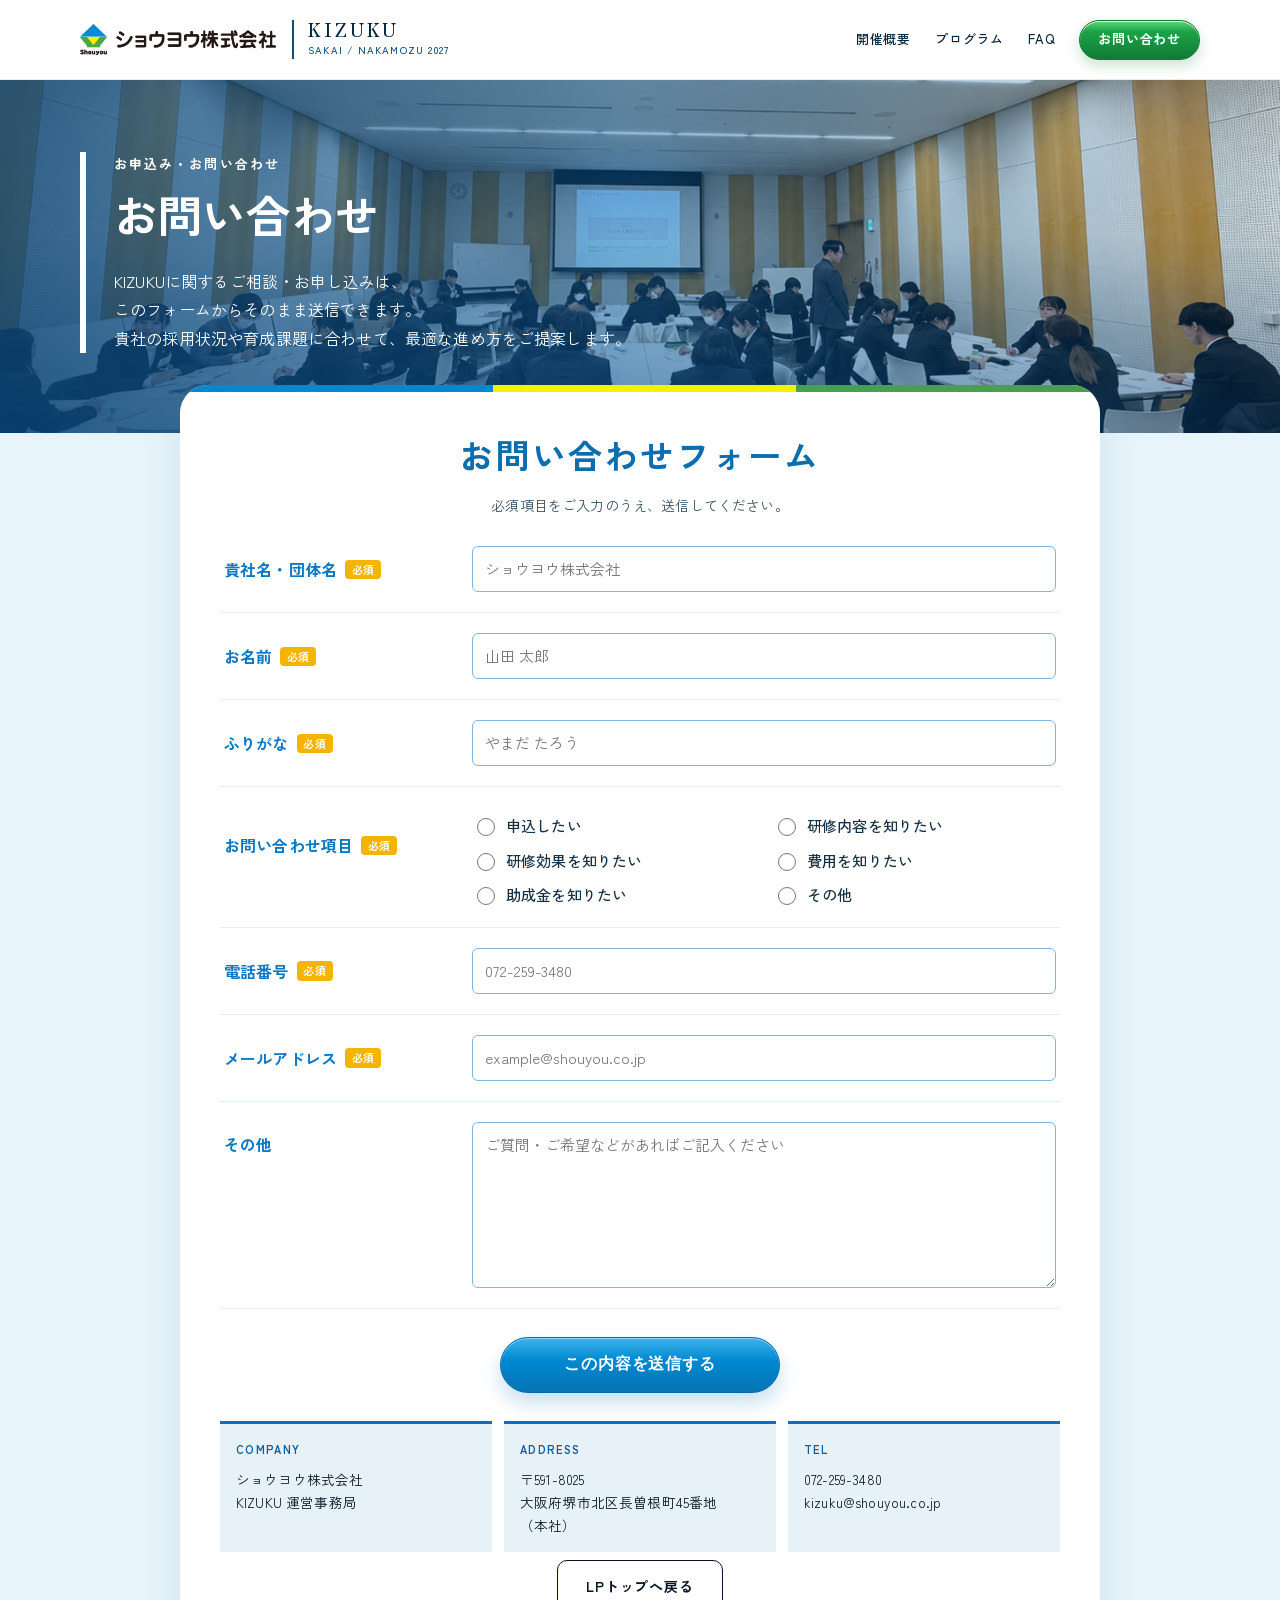
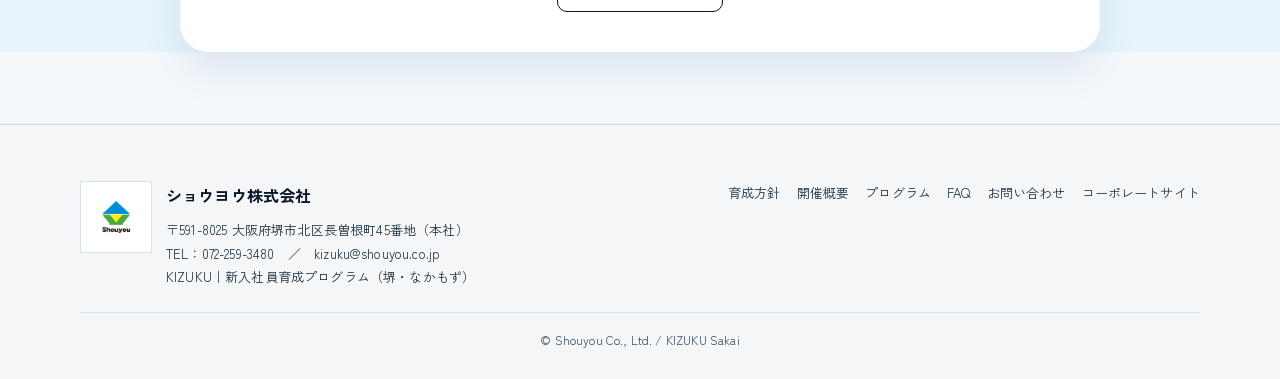
==== commit 120d4c3c: "Restore the first view from before the night video. Bring back the split hero and photo slideshow so" ====
--- a/contact.html
+++ b/contact.html
@@ -8,7 +8,7 @@
   <link rel="preconnect" href="https://fonts.googleapis.com">
   <link rel="preconnect" href="https://fonts.gstatic.com" crossorigin>
   <link href="https://fonts.googleapis.com/css2?family=IBM+Plex+Sans+JP:wght@400;500;600;700&family=Zen+Kaku+Gothic+New:wght@500;700&family=Zen+Old+Mincho:wght@500;600;700;900&display=swap" rel="stylesheet">
-  <link rel="stylesheet" href="css/style.css?v=fvnight6">
+  <link rel="stylesheet" href="css/style.css?v=form5">
 </head>
 <body>
   <header class="header" id="header">
--- a/css/style.css
+++ b/css/style.css
@@ -49,41 +49,38 @@
 a{color:inherit;text-decoration:none}
 .wrap{width:min(100% - 72px,var(--max));margin-inline:auto}
 
-/* Header — full-bleed bar over the night hero */
+/* Header — white bar, curved arcs only in the open center */
 .header{
   position:fixed;inset:0 0 auto;z-index:50;height:var(--header);
-  background:linear-gradient(180deg, rgba(0,0,0,.42) 0%, rgba(0,0,0,0) 100%);
-  border-bottom:0;
+  background:#fff;
+  border-bottom:1px solid #e6ebf0;
   box-shadow:none;
   overflow:hidden;
 }
 .header.is-on{
-  background:rgba(8,10,14,.9);
-  border-bottom:1px solid rgba(255,255,255,.08);
-  box-shadow:0 10px 24px rgba(0,0,0,.28);
-  backdrop-filter:blur(10px);
-}
-.header > .wrap{width:100%;max-width:none;padding:0 36px}
+  border-bottom-color:#e6ebf0;
+  box-shadow:0 8px 20px rgba(16,40,70,.06);
+}
 .header__in{
   position:relative;z-index:1;
   height:100%;display:flex;align-items:center;justify-content:space-between;gap:20px;
 }
 .logo{display:flex;align-items:center;gap:16px;min-width:0}
-.logo img{width:168px;height:auto;background:#fff;padding:5px 8px;border-radius:2px}
+.logo img{width:196px;height:auto;background:transparent;padding:0}
 .logo__k{
   display:flex;flex-direction:column;gap:2px;
-  padding-left:14px;border-left:1px solid rgba(255,255,255,.45);
+  padding-left:14px;border-left:2px solid #0b4f78;
 }
 .logo__k b{
-  font-family:var(--mincho);font-size:18px;letter-spacing:.16em;color:#fff;line-height:1.1;font-weight:600;
-}
-.logo__k span{font-size:10px;letter-spacing:.12em;color:rgba(255,255,255,.78);font-weight:500}
+  font-family:var(--mincho);font-size:18px;letter-spacing:.16em;color:#07263c;line-height:1.1;font-weight:600;
+}
+.logo__k span{font-size:10px;letter-spacing:.12em;color:#0b4f78;font-weight:500}
 .nav{display:flex;align-items:center;gap:0}
 .nav a{
   position:relative;
   font-family:var(--nav-font);
   font-size:13px;font-weight:500;
-  color:#fff;letter-spacing:.06em;
+  color:#07263c;letter-spacing:.06em;
   padding:8px 12px;line-height:1.3;
   animation:nav-in .45s var(--ease) both;
 }
@@ -99,7 +96,7 @@
 .nav a:not(.nav__cta)::after{
   content:"";
   position:absolute;left:12px;right:12px;bottom:2px;height:2px;
-  background:rgba(255,255,255,.85);
+  background:#0b4f78;
   transform:scaleX(0);
   transform-origin:left center;
   transition:transform .22s var(--ease);
@@ -107,18 +104,22 @@
 .nav a:not(.nav__cta):hover::after,
 .nav a:not(.nav__cta):focus-visible::after{transform:scaleX(1)}
 .nav a.nav__cta{
-  display:inline-flex;align-items:center;justify-content:center;gap:10px;
-  min-height:42px;margin-left:16px;padding:0 18px;
+  display:inline-flex;align-items:center;justify-content:center;
+  min-height:40px;margin-left:12px;padding:0 18px;
   color:#fff!important;
-  font-weight:600;font-size:13px;letter-spacing:.08em;
-  border:0;border-radius:2px;
-  background:#c4151c;
-  box-shadow:none;
-  animation:nav-in .45s var(--ease) .36s both;
-  transition:transform .2s var(--ease), background .2s var(--ease);
-}
-.nav a.nav__cta::after{content:"→";font-weight:500}
-.nav a.nav__cta:hover{transform:translateY(-1px);background:#a51218}
+  font-weight:600;font-size:13px;letter-spacing:.06em;
+  border:1px solid #0e7a34;
+  border-radius:999px;
+  background-image:
+    linear-gradient(105deg, transparent 40%, rgba(255,255,255,.62) 50%, transparent 60%),
+    linear-gradient(180deg, #5ed97a 0%, #1aa348 28%, #127a36 100%);
+  background-size:220% 100%, 100% 100%;
+  background-position:130% 0, 0 0;
+  box-shadow:inset 0 1px 0 rgba(255,255,255,.8), 0 6px 14px rgba(16,130,50,.22);
+  animation:nav-in .45s var(--ease) .36s both, gloss-pass 3.2s ease-in-out .6s infinite;
+  transition:transform .2s var(--ease), filter .2s var(--ease);
+}
+.nav a.nav__cta:hover{transform:translateY(-2px);filter:saturate(1.08) brightness(1.03)}
 @keyframes nav-in{
   from{opacity:0;translate:0 -10px}
   to{opacity:1;translate:0 0}
@@ -179,132 +180,154 @@
 .btn--gold-ghost:hover{background:rgba(248,240,0,.16);color:#fff}
 .btn--wide{min-width:240px}
 
-/* ========== HERO — full-bleed night video ========== */
+/* ========== HERO — corporate blue / yellow-green / yellow ========== */
 .hero{
   position:relative;
   height:100vh;height:100dvh;
-  max-height:100dvh;
-  display:flex;align-items:center;
-  background:#07090d;
-  color:#fff;
+  min-height:100vh;min-height:100dvh;
+  display:grid;
+  grid-template-columns:minmax(460px, 50%) 1fr;
+  background:#e7f6ff;
+  color:#08324c;
   overflow:hidden;
-}
-.hero__media,
-.hero__shade{position:absolute;inset:0}
-.hero__media{z-index:0}
-.hero__video{
-  width:100%;height:100%;
-  object-fit:cover;object-position:center center;
-  display:block;
-}
-.hero__shade{
-  z-index:1;pointer-events:none;
-  background:
-    linear-gradient(90deg, rgba(0,0,0,.62) 0%, rgba(0,0,0,.34) 38%, rgba(0,0,0,.12) 68%, rgba(0,0,0,.28) 100%),
-    linear-gradient(180deg, rgba(0,0,0,.5) 0%, rgba(0,0,0,.08) 24%, rgba(0,0,0,.05) 62%, rgba(0,0,0,.55) 100%);
 }
 .hero__pane{
   position:relative;z-index:2;
-  box-sizing:border-box;
-  display:flex;flex-direction:column;justify-content:center;gap:14px;
-  width:50%;max-width:100%;
-  padding:calc(var(--header) + 24px) 2vw 88px 4.5vw;
-  background:none;
+  display:flex;flex-direction:column;justify-content:space-between;
+  height:100%;
+  padding:calc(var(--header) + 20px) 16px 32px calc(52px + 2cm);
+  background:
+    radial-gradient(80% 55% at 0% 100%, rgba(248,240,0,.42), transparent 58%),
+    radial-gradient(70% 48% at 100% 0%, rgba(122,201,67,.4), transparent 54%),
+    linear-gradient(165deg, #4ec8f4 0%, #1496dc 46%, #0678be 100%);
   color:#fff;
+}
+.hero__pane::before{
+  content:"";
+  position:absolute;left:0;top:0;bottom:0;width:6px;
+  background:linear-gradient(180deg, #fff36a 0%, #f8f000 42%, #7ac943 100%);
 }
 .hero__mark{
   margin:0;
-  font-size:clamp(13px, 1vw, 16px);font-weight:500;letter-spacing:.2em;color:rgba(255,255,255,.82);
+  font-size:13px;font-weight:700;letter-spacing:.18em;color:#fff6a0;
 }
 .hero__program{
-  margin:6px 0 0;
+  margin:10px 0 2px;
   font-family:var(--mincho);
-  font-size:clamp(26px, 2.2vw, 38px);
-  font-weight:600;letter-spacing:.12em;color:#f3e6c4;
+  font-size:clamp(26px,2.8vw,40px);
+  font-weight:700;letter-spacing:.12em;color:#fff6a0;
 }
 .hero__brand{
   margin:0;
   font-family:"Cinzel", var(--mincho), serif;
-  font-size:clamp(20px, 1.6vw, 28px);
-  font-weight:600;letter-spacing:0;color:rgba(255,255,255,.9);
-}
-.hero__brand span{letter-spacing:.28em}
-.hero__catch{margin:6px 0 2px}
+  font-size:clamp(22px, 2vw, 30px);
+  font-weight:700;letter-spacing:0;color:#fff;
+}
+.hero__brand span{letter-spacing:.36em}
+.hero__catch{margin:0}
 .hero__gold{
   display:block;
   font-family:var(--mincho);
-  font-weight:600;
-  font-size:clamp(56px, 5.2vw, 100px);
-  line-height:1.22;letter-spacing:.03em;
-  color:#f3e6c4;
-  text-shadow:0 2px 18px rgba(0,0,0,.35);
+  font-weight:900;
+  font-size:clamp(48px, 5vw, 72px);
+  line-height:1.2;letter-spacing:.05em;
+  background-image:
+    linear-gradient(108deg, transparent 38%, rgba(255,255,255,.95) 49%, transparent 60%),
+    linear-gradient(180deg, #fffef2 0%, #fff36a 20%, #f8f000 46%, #fff7a8 64%, #e4d000 100%);
+  background-size:240% 100%, 100% 100%;
+  background-position:140% 0, 0 0;
+  -webkit-background-clip:text;
+  background-clip:text;
+  color:transparent;
+  -webkit-text-fill-color:transparent;
+  filter:drop-shadow(0 2px 0 rgba(0,78,120,.32));
+  animation:gloss-pass 4.6s ease-in-out infinite;
+}
+.hero__reflect{
+  display:block;
+  font-size:clamp(48px, 5vw, 72px);
+  line-height:1;
+  height:.42em;
+  margin-top:-.02em;
+  overflow:hidden;
+  -webkit-mask-image:linear-gradient(#000 0%, transparent 100%);
+  mask-image:linear-gradient(#000 0%, transparent 100%);
+  pointer-events:none;user-select:none;
+}
+.hero__gold--mirror{
+  display:block;
+  line-height:1;
+  transform:scaleY(-1);
+  transform-origin:center center;
+  opacity:.7;
+  animation:none;
+  filter:none;
 }
 .hero__sub{
   margin:0;
   font-family:var(--mincho);
-  font-size:clamp(24px, 2.1vw, 36px);
-  font-weight:500;letter-spacing:.08em;color:#fff;
+  font-size:clamp(22px, 2vw, 32px);
+  font-weight:600;letter-spacing:.14em;color:#fff;
 }
 .hero__lead{
-  margin:2px 0 0;
-  font-size:clamp(17px, 1.35vw, 24px);line-height:1.75;color:rgba(255,255,255,.92);
+  margin:0;
+  font-size:clamp(17px, 1.35vw, 19px);line-height:2.05;color:rgba(255,255,255,.88);
 }
 .hero__facts{
-  margin:6px 0 0;padding:8px 0 0;
-  display:grid;gap:8px;
+  margin:0;padding:20px 0 4px;
+  display:grid;gap:12px;
   border-top:0;
 }
 .hero__facts > div{
-  display:grid;grid-template-columns:4.6em 1fr;gap:14px;align-items:baseline;
-  font-size:clamp(15px, 1.15vw, 20px);line-height:1.55;
+  display:grid;grid-template-columns:4.8em 1fr;gap:12px;align-items:baseline;
+  font-size:16px;line-height:1.6;
 }
 .hero__facts dt{
-  margin:0;font-weight:600;letter-spacing:.12em;color:#f3e6c4;font-size:clamp(13px, 0.9vw, 15px);
-}
-.hero__facts dd{margin:0;min-width:0;color:#fff;font-weight:400;overflow-wrap:anywhere}
+  margin:0;font-weight:700;letter-spacing:.14em;color:#fff6a0;font-size:12px;
+}
+.hero__facts dd{margin:0;color:#fff;font-weight:500}
 .nowrap{white-space:nowrap}
-.hero__acts{display:flex;flex-wrap:wrap;gap:14px;margin-top:10px}
-.hero .btn{min-height:58px;font-size:clamp(15px, 1.1vw, 18px);border-radius:2px;padding:0 28px}
-.hero .btn--gold{
-  animation:none;
-  color:#fff;border-color:#c4151c;
-  background:#c4151c;
-  box-shadow:none;
-}
-.hero .btn--gold:hover{filter:none;background:#a51218}
-.hero .btn--gold-ghost{
-  color:#fff;border-color:rgba(255,255,255,.75);background:transparent;
-}
-.hero .btn--gold-ghost:hover{background:rgba(255,255,255,.1);color:#fff}
-.hero__scroll{
-  position:absolute;left:36px;bottom:28px;z-index:3;
-  display:flex;flex-direction:column;align-items:center;gap:10px;
-  color:rgba(255,255,255,.82);
-  font-size:10px;font-weight:500;letter-spacing:.32em;
-}
-.hero__scroll::before{
-  content:"";
-  width:1px;height:42px;
-  background:rgba(255,255,255,.75);
-}
-.hero__pause{
-  position:absolute;right:28px;bottom:24px;z-index:3;
-  width:46px;height:46px;padding:0;
-  display:grid;grid-auto-flow:column;place-content:center;gap:4px;
-  border:1px solid rgba(255,255,255,.72);border-radius:50%;
-  background:rgba(0,0,0,.28);color:#fff;cursor:pointer;
-}
-.hero__pause span{
-  display:block;width:2px;height:14px;background:#fff;
-}
-.hero__pause.is-paused{gap:0}
-.hero__pause.is-paused span:first-child{
-  width:0;height:0;
-  border-style:solid;border-width:7px 0 7px 11px;
-  border-color:transparent transparent transparent #fff;
-  background:transparent;
-}
-.hero__pause.is-paused span:last-child{display:none}
+.hero__acts{display:flex;flex-wrap:wrap;gap:12px}
+.hero .btn{min-height:58px;font-size:15px}
+.hero__shot{
+  position:relative;
+  height:100%;
+  min-height:0;
+  background:#0678be;
+  overflow:hidden;
+}
+.hero__slides{position:absolute;inset:0}
+.hero__slides img{
+  position:absolute;inset:0;
+  width:100%;height:100%;
+  object-fit:cover;object-position:center 78%;
+  opacity:0;
+  transition:opacity 1.15s ease;
+}
+.hero__slides img.is-on{opacity:1}
+.hero__slides img:nth-child(2){object-position:center 72%}
+.hero__shot-veil{
+  position:absolute;inset:0;pointer-events:none;
+  background:linear-gradient(90deg, rgba(6,120,190,.5) 0%, rgba(6,120,190,0) 22%);
+}
+.hero__tategaki{
+  position:absolute;right:22px;top:50%;z-index:2;
+  margin:0;transform:translateY(-50%);
+  writing-mode:vertical-rl;
+  font-family:var(--mincho);
+  font-size:15px;font-weight:600;letter-spacing:.42em;
+  color:rgba(255,248,220,.92);
+  text-shadow:0 2px 12px rgba(0,0,0,.45);
+}
+.hero__dots{
+  position:absolute;left:24px;bottom:22px;z-index:2;
+  display:flex;gap:8px;
+}
+.hero__dot{
+  width:28px;height:3px;padding:0;border:0;cursor:pointer;
+  background:rgba(255,255,255,.45);
+}
+.hero__dot.is-on{background:#f8f000}
 .hero__veil{
   position:absolute;inset:0;
   background:
@@ -1064,10 +1087,6 @@
 }
 .contact-hero__bg{position:absolute;inset:0}
 .contact-hero__bg img{width:100%;height:100%;object-fit:cover}
-.contact-hero__bg::after{
-  content:"";position:absolute;inset:0;pointer-events:none;
-  background:linear-gradient(180deg, rgba(0,0,0,.55) 0%, rgba(0,0,0,.12) 42%, rgba(0,0,0,.2) 100%);
-}
 .contact-hero .wrap{position:relative;z-index:1;border-left:6px solid #fff;padding-left:28px}
 .contact-hero h1{margin:0 0 12px;font-family:var(--display);font-size:clamp(32px,4vw,44px)}
 .contact-hero p{margin:0;max-width:36em;color:#fff}
@@ -1449,8 +1468,10 @@
 
 @media (max-width:1100px){
   .nav a:not(.nav__cta){display:none}
-  .hero__pane{width:100%;padding:calc(var(--header) + 28px) 32px 108px}
-  .hero__scroll{left:24px}
+  .hero{grid-template-columns:1fr;height:auto;min-height:100dvh}
+  .hero__pane{height:auto;justify-content:flex-start;gap:18px;padding:calc(var(--header) + 32px) 32px 36px}
+  .hero__shot{height:52vh;min-height:52vh}
+  .hero__tategaki{display:none}
   .faq-head{flex-direction:column;align-items:flex-start;gap:14px}
   .faq-head__note{text-align:left;max-width:none}
   .faq summary{grid-template-columns:40px 1fr 24px;gap:12px;padding:24px 4px}
@@ -1494,11 +1515,9 @@
   .sec--say{padding:72px 0}
   .say__close{flex-direction:column;align-items:stretch;padding:20px 16px}
   .btn--banner{width:100%}
-  .hero__pane{padding:calc(var(--header) + 20px) 22px 96px}
-  .hero__gold{letter-spacing:.04em}
-  .header > .wrap{padding:0 16px}
-  .hero__scroll{left:16px;bottom:22px}
-  .hero__pause{right:16px;bottom:16px}
+  .hero__pane{padding:calc(var(--header) + 24px) 22px 28px}
+  .hero__shot{min-height:42vh}
+  .hero__gold{letter-spacing:.02em}
   .hero__acts{flex-direction:column;align-items:stretch}
   .cta__card{padding:36px 22px 28px}
   .hero__acts .btn,
@@ -1530,9 +1549,9 @@
     position:relative;flex:0 0 auto;
     display:grid;place-items:center;
     width:44px;height:44px;padding:0;
-    border:1px solid rgba(255,255,255,.55);border-radius:12px;
-    background:transparent;
-    box-shadow:none;
+    border:1px solid #d4e3ee;border-radius:12px;
+    background:linear-gradient(180deg, #fff 0%, #eef5fb 100%);
+    box-shadow:inset 0 1px 0 #fff, 0 4px 10px rgba(16,40,70,.08);
     cursor:pointer;
     -webkit-tap-highlight-color:transparent;
     animation:nav-in .45s var(--ease) .4s both;
@@ -1540,7 +1559,7 @@
   .menu-btn span{
     position:absolute;left:50%;top:50%;
     width:20px;height:2px;margin:-1px 0 0 -10px;
-    border-radius:2px;background:#fff;
+    border-radius:2px;background:#07263c;
     transition:transform .32s var(--ease), opacity .2s var(--ease);
   }
   .menu-btn span:nth-child(1){transform:translateY(-6px)}
@@ -1677,7 +1696,7 @@
   .logo img{width:auto;max-width:min(118px,34vw);height:32px;object-fit:contain;object-position:left center}
   .nav{flex:0 0 auto;min-width:0}
   .nav a.nav__cta{white-space:nowrap}
-  .hero__facts > div{grid-template-columns:minmax(0,1fr);gap:2px;align-items:start}
+  .hero__facts > div{grid-template-columns:4.4em minmax(0,1fr);gap:8px;align-items:start}
   .hero__facts dd,.hero__facts dt{min-width:0}
   .profile,.boss{padding:24px 16px 8px}
   .profile h3,.boss h3{font-size:26px}
